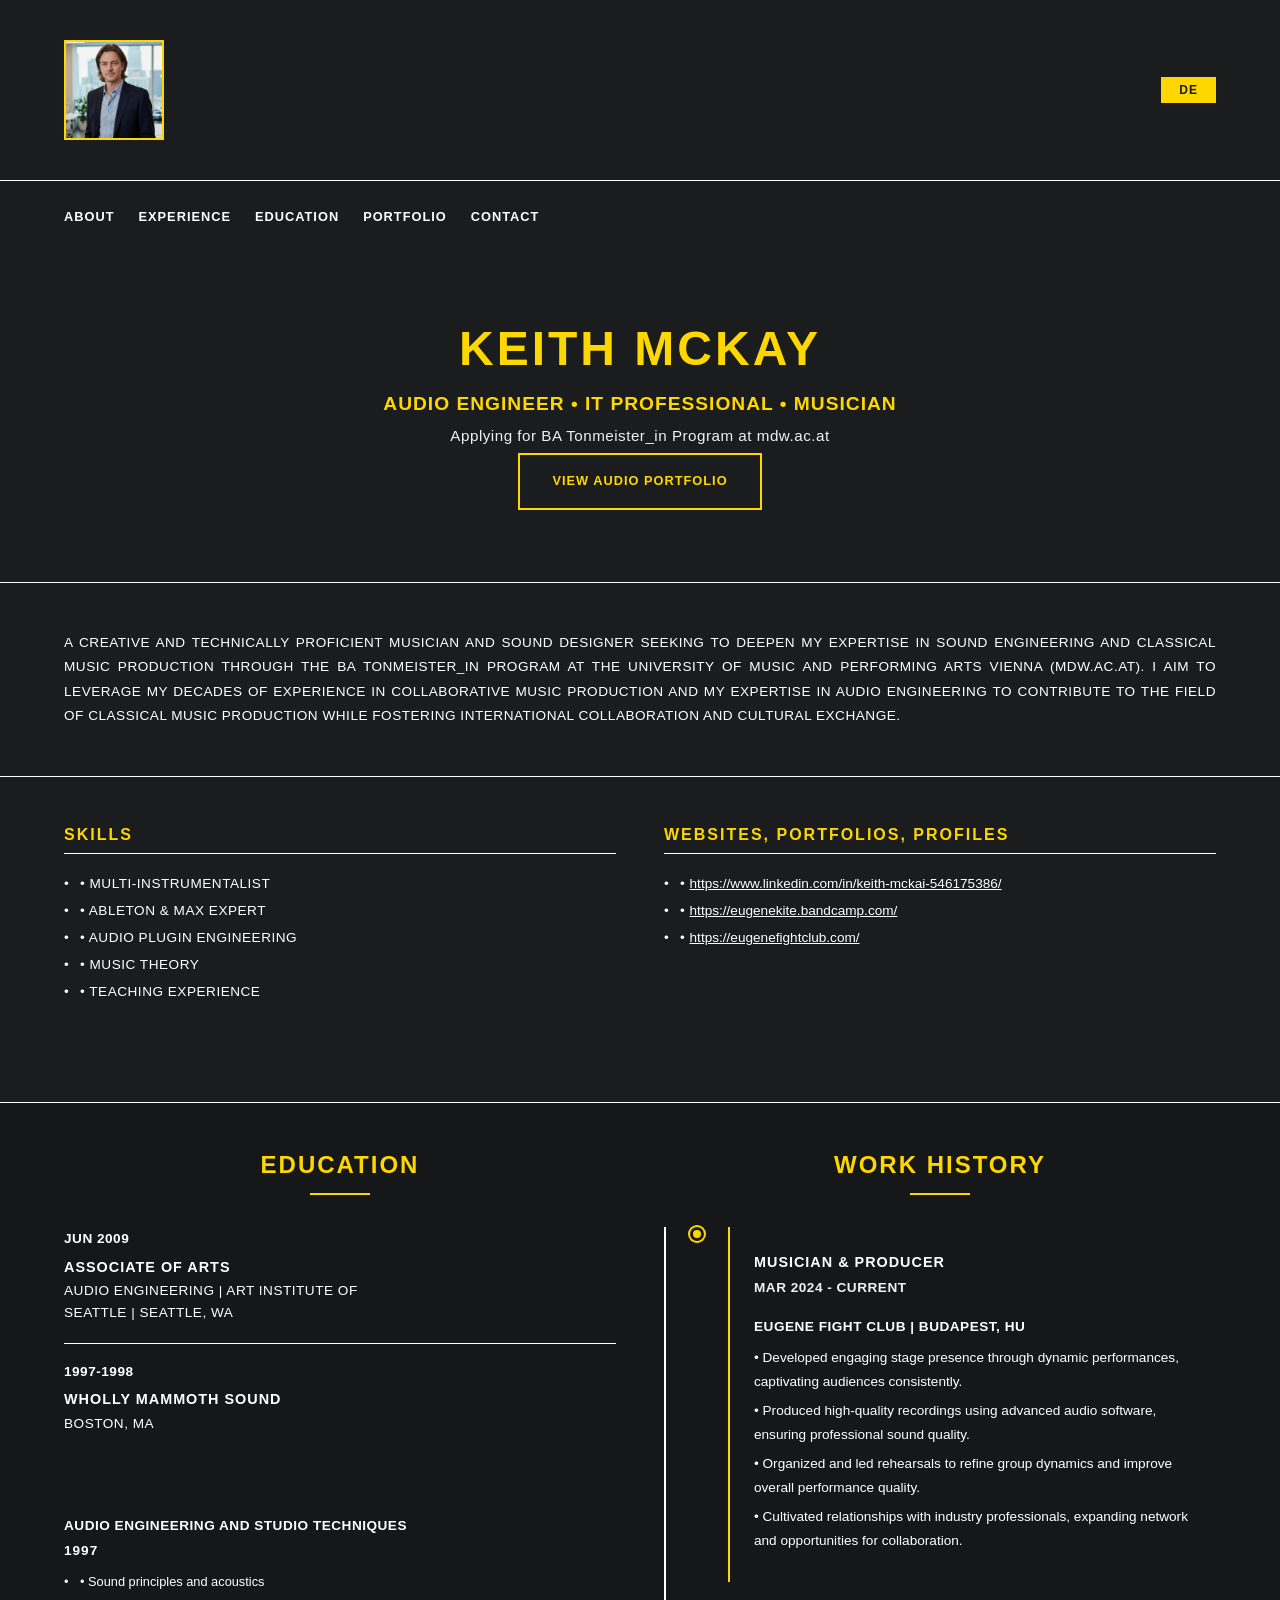
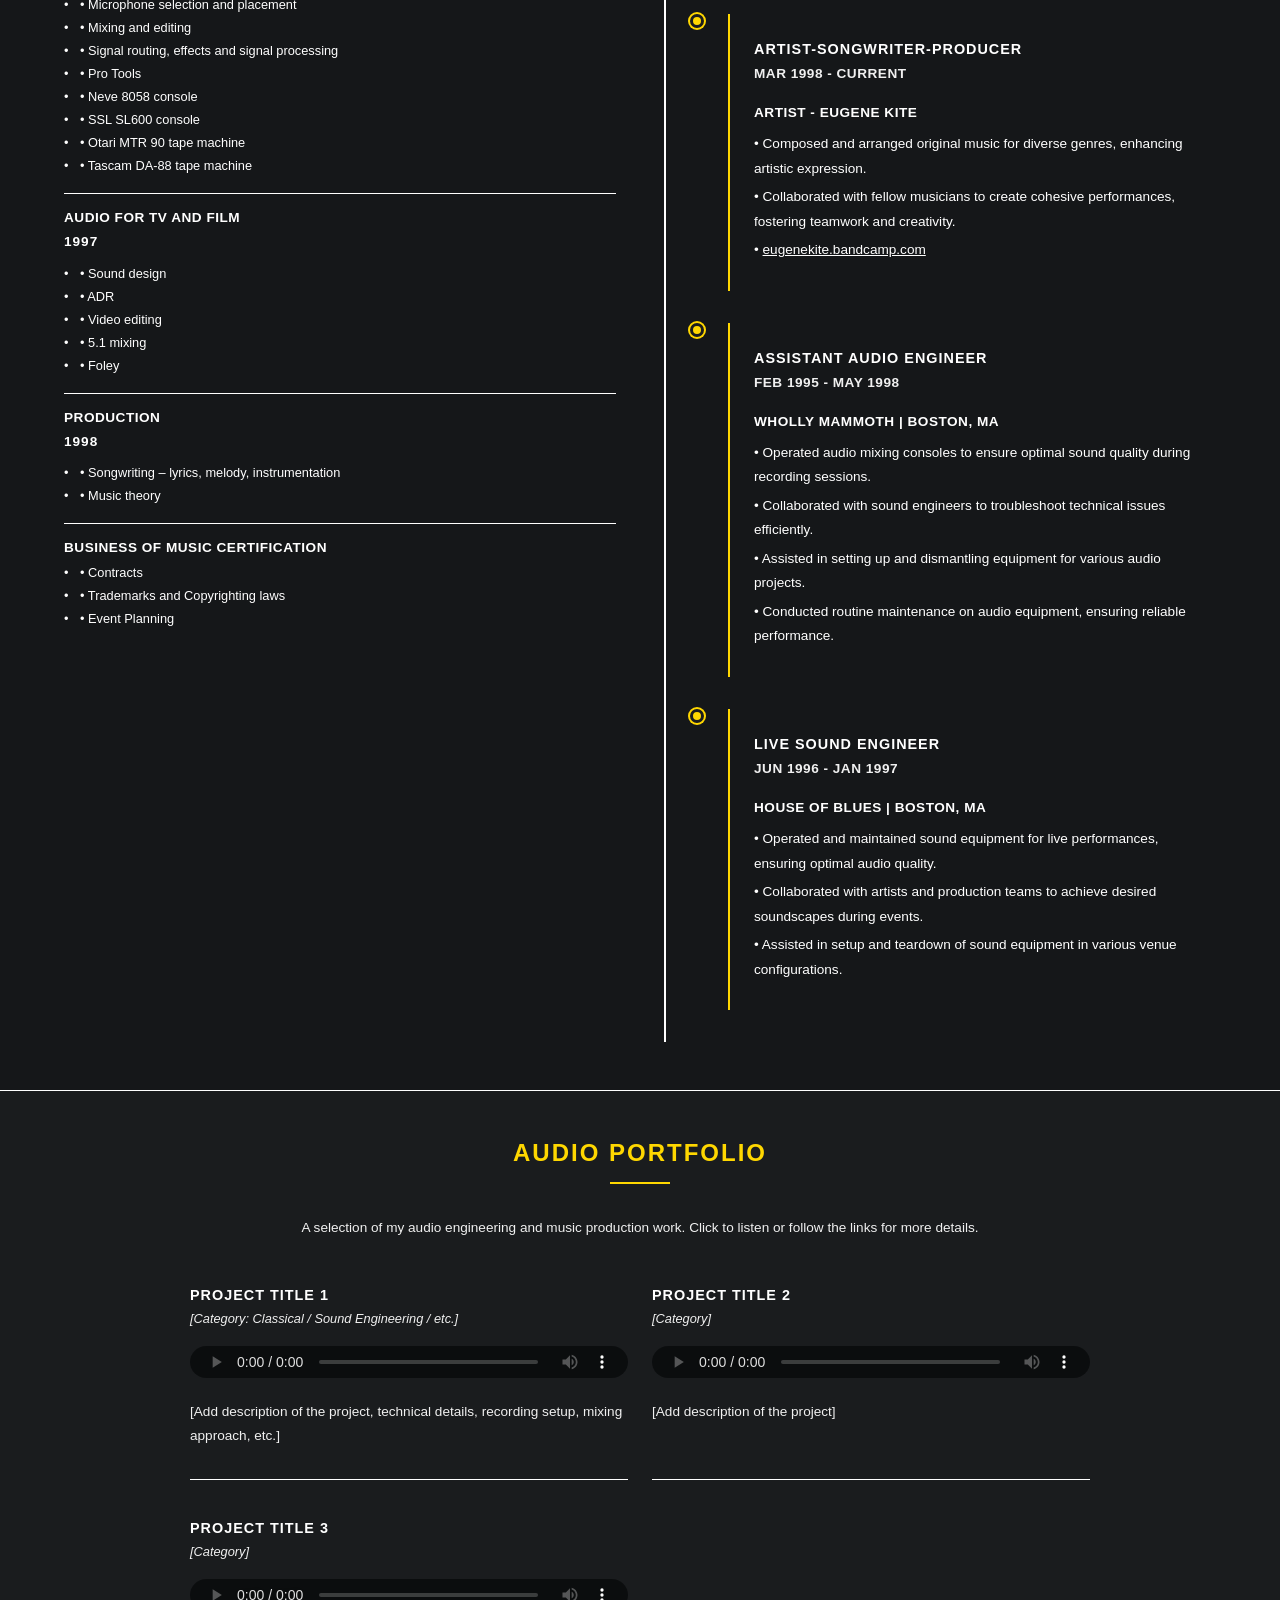
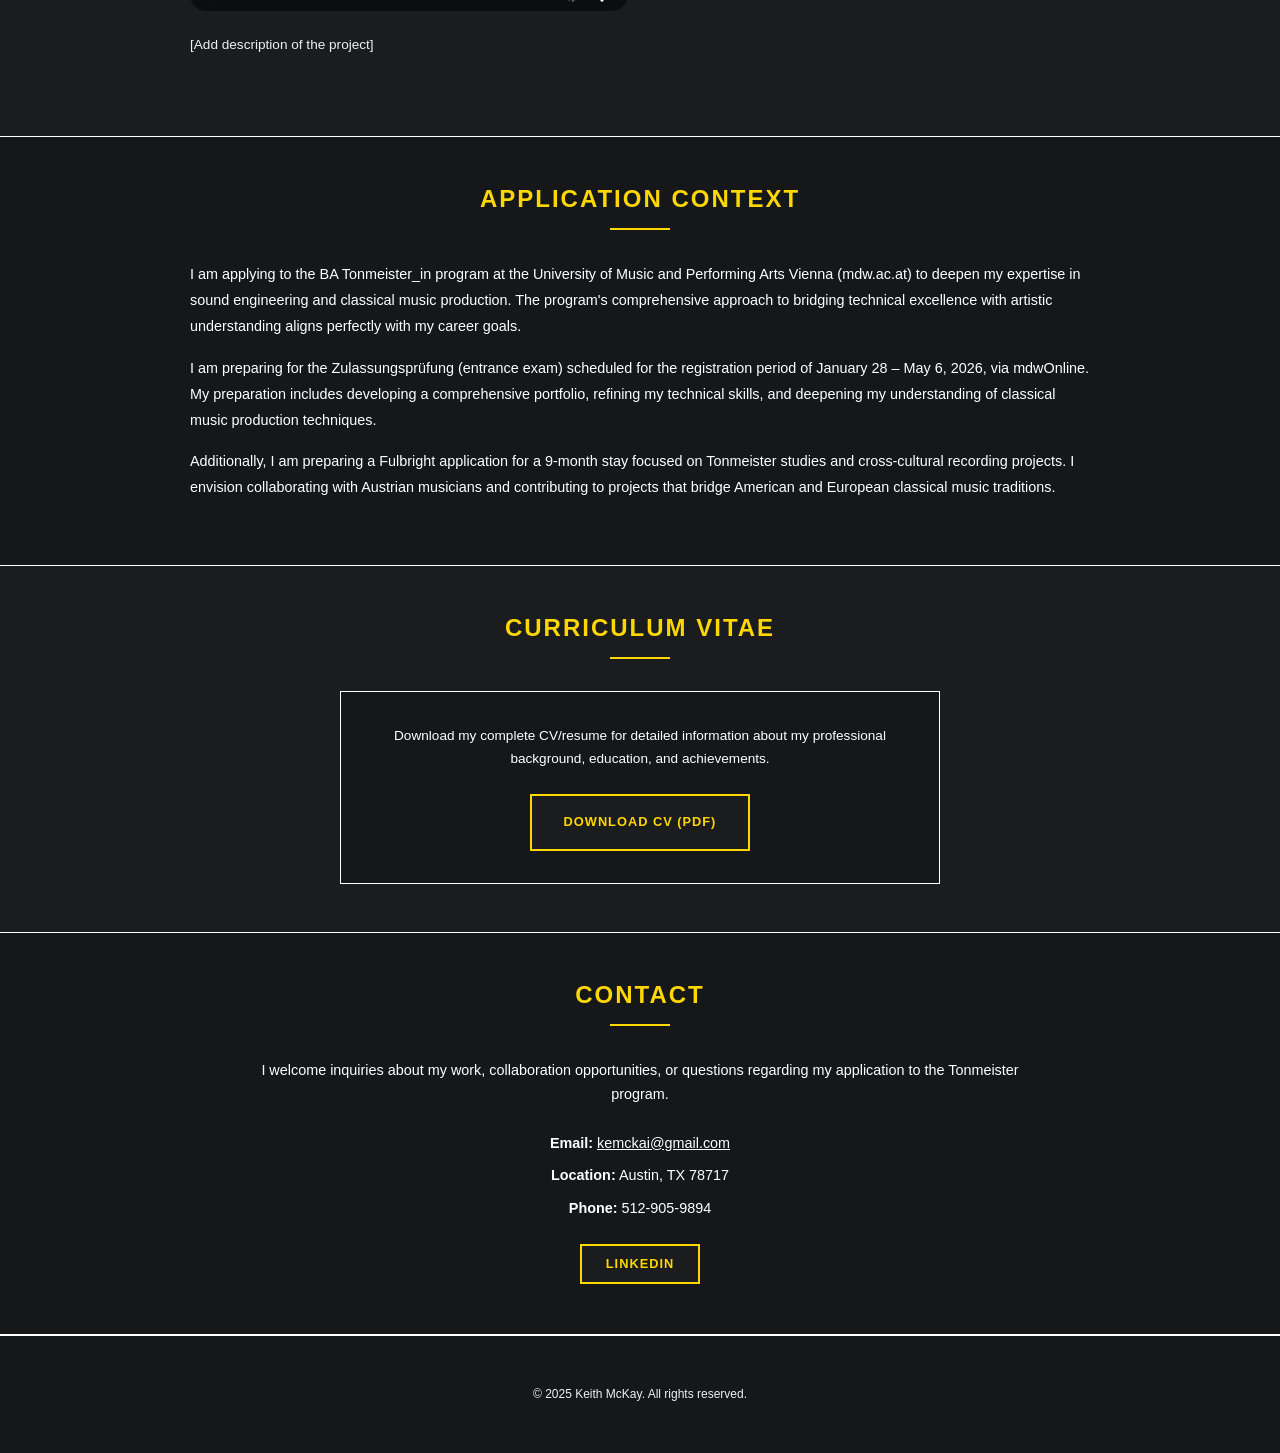
==== index.html @ c817a378 "Complete portfolio website for BA Tonmeister_in application - Professional bilingual (EN/DE) portfol" ====
<!DOCTYPE html>
<html lang="en">
<head>
    <meta charset="UTF-8">
    <meta name="viewport" content="width=device-width, initial-scale=1.0">
    <meta name="description" content="Keith McKay - Professional portfolio for BA Tonmeister_in program application - Audio Engineer, IT Professional, and Musician">
    <meta name="keywords" content="Keith McKay, audio engineering, tonmeister, sound engineering, music production, classical music">
    <title>Keith McKay - Portfolio | BA Tonmeister_in Application</title>
    <link rel="stylesheet" href="styles.css">
</head>
<body>
    <!-- Header - Resume Style -->
    <header class="header">
        <div class="container">
            <div class="nav">
                <div class="nav-brand">
                    <img src="assets/images/portrait.png" alt="Keith McKay" class="portrait-image" id="portraitImage" style="cursor: pointer;">
                </div>
                <div class="nav-actions">
                    <button class="lang-toggle" id="langToggle" aria-label="Switch language">
                        <span data-lang="en">DE</span>
                        <span data-lang="de" class="hidden">EN</span>
                    </button>
                </div>
            </div>
        </div>
    </header>

    <!-- Navigation -->
    <nav class="resume-nav">
        <div class="container">
            <ul class="nav-menu" id="navMenu">
                <li><a href="#about" class="nav-link" data-lang="en">About</a><a href="#about" class="nav-link hidden" data-lang="de">Über mich</a></li>
                <li><a href="#experience" class="nav-link" data-lang="en">Experience</a><a href="#experience" class="nav-link hidden" data-lang="de">Erfahrung</a></li>
                <li><a href="#education" class="nav-link" data-lang="en">Education</a><a href="#education" class="nav-link hidden" data-lang="de">Bildung</a></li>
                <li><a href="#portfolio" class="nav-link" data-lang="en">Portfolio</a><a href="#portfolio" class="nav-link hidden" data-lang="de">Portfolio</a></li>
                <li><a href="#contact" class="nav-link" data-lang="en">Contact</a><a href="#contact" class="nav-link hidden" data-lang="de">Kontakt</a></li>
            </ul>
            <button class="mobile-menu-toggle" id="mobileMenuToggle" aria-label="Toggle menu">
                <span></span>
                <span></span>
                <span></span>
            </button>
        </div>
    </nav>

    <!-- Hero Section -->
    <section class="hero">
        <div class="container">
            <div class="hero-content">
                <h1 class="hero-name">Keith McKay</h1>
                <h2 class="hero-title" data-lang="en">Audio Engineer • IT Professional • Musician</h2>
                <h2 class="hero-title hidden" data-lang="de">Toningenieur • IT-Fachkraft • Musiker</h2>
                <p class="hero-subtitle" data-lang="en">Applying for BA Tonmeister_in Program at mdw.ac.at</p>
                <p class="hero-subtitle hidden" data-lang="de">Bewerbung für das BA Tonmeister_in Programm an der mdw.ac.at</p>
                <a href="#portfolio" class="btn btn-primary" data-lang="en">View Audio Portfolio</a>
                <a href="#portfolio" class="btn btn-primary hidden" data-lang="de">Audio-Portfolio ansehen</a>
            </div>
        </div>
    </section>

    <!-- About Section - Resume Style Summary -->
    <section id="about" class="section">
        <div class="container">
            <p class="lead" data-lang="en">
                A CREATIVE AND TECHNICALLY PROFICIENT MUSICIAN AND SOUND DESIGNER SEEKING TO DEEPEN MY EXPERTISE IN SOUND ENGINEERING AND CLASSICAL MUSIC PRODUCTION THROUGH THE BA TONMEISTER_IN PROGRAM AT THE UNIVERSITY OF MUSIC AND PERFORMING ARTS VIENNA (MDW.AC.AT). I AIM TO LEVERAGE MY DECADES OF EXPERIENCE IN COLLABORATIVE MUSIC PRODUCTION AND MY EXPERTISE IN AUDIO ENGINEERING TO CONTRIBUTE TO THE FIELD OF CLASSICAL MUSIC PRODUCTION WHILE FOSTERING INTERNATIONAL COLLABORATION AND CULTURAL EXCHANGE.
            </p>
            <p class="lead hidden" data-lang="de">
                EIN KREATIVER UND TECHNISCH VERSIERTER MUSIKER UND SOUNDDESIGNER, DER SEINE EXPERTISE IN TONTECHNIK UND KLASSISCHER MUSIKPRODUKTION DURCH DAS BA TONMEISTER_IN PROGRAMM AN DER UNIVERSITÄT FÜR MUSIK UND DARSTELLENDE KUNST WIEN (MDW.AC.AT) VERTIEFEN MÖCHTE. ICH STREBE DANACH, MEINE JAHREZEHNTE DER ERFAHRUNG IN KOLLABORATIVER MUSIKPRODUKTION UND MEINE EXPERTISE IN TONTECHNIK ZU NUTZEN, UM ZUM BEREICH DER KLASSISCHEN MUSIKPRODUKTION BEIZUTRAGEN UND GLEICHZEITIG INTERNATIONALE ZUSAMMENARBEIT UND KULTURELLEN AUSTAUSCH ZU FÖRDERN.
            </p>
        </div>
    </section>

    <!-- Skills and Experience - Two Column Layout -->
    <section id="skills-experience" class="section">
        <div class="container">
            <div class="content-grid">
                <div class="column-left">
                    <div class="info-card">
                        <h3 data-lang="en">SKILLS</h3>
                        <h3 class="hidden" data-lang="de">FÄHIGKEITEN</h3>
                        <ul class="skills-list">
                            <li data-lang="en">• MULTI-INSTRUMENTALIST</li>
                            <li class="hidden" data-lang="de">• MULTI-INSTRUMENTALIST</li>
                            <li data-lang="en">• ABLETON & MAX EXPERT</li>
                            <li class="hidden" data-lang="de">• ABLETON & MAX EXPERT</li>
                            <li data-lang="en">• AUDIO PLUGIN ENGINEERING</li>
                            <li class="hidden" data-lang="de">• AUDIO-PLUGIN-ENTWICKLUNG</li>
                            <li data-lang="en">• MUSIC THEORY</li>
                            <li class="hidden" data-lang="de">• MUSIKTHEORIE</li>
                            <li data-lang="en">• TEACHING EXPERIENCE</li>
                            <li class="hidden" data-lang="de">• LEHRERFAHRUNG</li>
                        </ul>
                    </div>
                </div>
                <div class="column-right">
                    <div class="info-card">
                        <h3 data-lang="en">WEBSITES, PORTFOLIOS, PROFILES</h3>
                        <h3 class="hidden" data-lang="de">WEBSITES, PORTFOLIOS, PROFILE</h3>
                        <ul class="skills-list">
                            <li>• <a href="https://www.linkedin.com/in/keith-mckai-546175386/" target="_blank" rel="noopener">https://www.linkedin.com/in/keith-mckai-546175386/</a></li>
                            <li>• <a href="https://eugenekite.bandcamp.com/" target="_blank" rel="noopener">https://eugenekite.bandcamp.com/</a></li>
                            <li>• <a href="https://eugenefightclub.com/" target="_blank" rel="noopener">https://eugenefightclub.com/</a></li>
                        </ul>
                    </div>
                </div>
            </div>
        </div>
    </section>

    <!-- Professional Experience Section - Two Column Layout -->
    <section id="experience" class="section section-alt">
        <div class="container">
            <div class="content-grid">
                <div class="column-left">
                    <h2 class="section-title" data-lang="en">EDUCATION</h2>
                    <h2 class="section-title hidden" data-lang="de">BILDUNG</h2>
                    <div class="education-grid">
                        <div class="education-card">
                            <p class="education-status">JUN 2009</p>
                            <h3 data-lang="en">ASSOCIATE OF ARTS</h3>
                            <h3 class="hidden" data-lang="de">ASSOCIATE OF ARTS</h3>
                            <p class="education-institution">AUDIO ENGINEERING | ART INSTITUTE OF<br>SEATTLE | SEATTLE, WA</p>
                        </div>
                        <div class="education-card">
                            <p class="education-status">1997-1998</p>
                            <h3>WHOLLY MAMMOTH SOUND</h3>
                            <p class="education-institution">BOSTON, MA</p>
                        </div>
                    </div>
                    
                    <!-- Certifications -->
                    <div class="certifications-container">
                        <div class="certification-card">
                            <h3 data-lang="en">AUDIO ENGINEERING AND STUDIO TECHNIQUES</h3>
                            <h3 class="hidden" data-lang="de">TONTECHNIK UND STUDIO-TECHNIKEN</h3>
                            <p class="certification-year">1997</p>
                            <ul class="study-areas-list">
                                <li data-lang="en">• Sound principles and acoustics</li>
                                <li class="hidden" data-lang="de">• Schallprinzipien und Akustik</li>
                                <li data-lang="en">• Microphone selection and placement</li>
                                <li class="hidden" data-lang="de">• Mikrofonauswahl und -platzierung</li>
                                <li data-lang="en">• Mixing and editing</li>
                                <li class="hidden" data-lang="de">• Mischung und Bearbeitung</li>
                                <li data-lang="en">• Signal routing, effects and signal processing</li>
                                <li class="hidden" data-lang="de">• Signalrouting, Effekte und Signalverarbeitung</li>
                                <li>• Pro Tools</li>
                                <li>• Neve 8058 console</li>
                                <li>• SSL SL600 console</li>
                                <li>• Otari MTR 90 tape machine</li>
                                <li>• Tascam DA-88 tape machine</li>
                            </ul>
                        </div>
                        <div class="certification-card">
                            <h3 data-lang="en">AUDIO FOR TV AND FILM</h3>
                            <h3 class="hidden" data-lang="de">AUDIO FÜR TV UND FILM</h3>
                            <p class="certification-year">1997</p>
                            <ul class="study-areas-list">
                                <li data-lang="en">• Sound design</li>
                                <li class="hidden" data-lang="de">• Sounddesign</li>
                                <li>• ADR</li>
                                <li data-lang="en">• Video editing</li>
                                <li class="hidden" data-lang="de">• Videobearbeitung</li>
                                <li>• 5.1 mixing</li>
                                <li>• Foley</li>
                            </ul>
                        </div>
                        <div class="certification-card">
                            <h3 data-lang="en">PRODUCTION</h3>
                            <h3 class="hidden" data-lang="de">PRODUKTION</h3>
                            <p class="certification-year">1998</p>
                            <ul class="study-areas-list">
                                <li data-lang="en">• Songwriting – lyrics, melody, instrumentation</li>
                                <li class="hidden" data-lang="de">• Songwriting – Texte, Melodie, Instrumentierung</li>
                                <li data-lang="en">• Music theory</li>
                                <li class="hidden" data-lang="de">• Musiktheorie</li>
                            </ul>
                        </div>
                        <div class="certification-card">
                            <h3 data-lang="en">BUSINESS OF MUSIC</h3>
                            <h3 class="hidden" data-lang="de">MUSIKGESCHÄFT</h3>
                            <ul class="study-areas-list">
                                <li data-lang="en">• Contracts</li>
                                <li class="hidden" data-lang="de">• Verträge</li>
                                <li data-lang="en">• Trademarks and Copyrighting laws</li>
                                <li class="hidden" data-lang="de">• Markenrechte und Urheberrechtsgesetze</li>
                                <li data-lang="en">• Event Planning</li>
                                <li class="hidden" data-lang="de">• Veranstaltungsplanung</li>
                            </ul>
                        </div>
                    </div>
                </div>
                <div class="column-right">
                    <h2 class="section-title" data-lang="en">WORK HISTORY</h2>
                    <h2 class="section-title hidden" data-lang="de">BERUFSERFAHRUNG</h2>
                    <div class="timeline">
                <div class="timeline-item">
                    <div class="timeline-marker"></div>
                    <div class="timeline-content">
                        <h3 data-lang="en">MUSICIAN & PRODUCER</h3>
                        <h3 class="hidden" data-lang="de">MUSIKER & PRODUZENT</h3>
                        <p class="timeline-period">MAR 2024 - CURRENT</p>
                        <p class="work-company">EUGENE FIGHT CLUB | BUDAPEST, HU</p>
                        <ul class="work-duties">
                            <li data-lang="en">• Developed engaging stage presence through dynamic performances, captivating audiences consistently.</li>
                            <li class="hidden" data-lang="de">• Entwicklung einer fesselnden Bühnenpräsenz durch dynamische Auftritte, die das Publikum durchgehend fesseln.</li>
                            <li data-lang="en">• Produced high-quality recordings using advanced audio software, ensuring professional sound quality.</li>
                            <li class="hidden" data-lang="de">• Produktion hochwertiger Aufnahmen mit fortgeschrittener Audio-Software, Gewährleistung professioneller Klangqualität.</li>
                            <li data-lang="en">• Organized and led rehearsals to refine group dynamics and improve overall performance quality.</li>
                            <li class="hidden" data-lang="de">• Organisation und Leitung von Proben zur Verfeinerung der Gruppendynamik und Verbesserung der Gesamtleistungsqualität.</li>
                            <li data-lang="en">• Cultivated relationships with industry professionals, expanding network and opportunities for collaboration.</li>
                            <li class="hidden" data-lang="de">• Pflege von Beziehungen zu Branchenprofis, Erweiterung des Netzwerks und Möglichkeiten zur Zusammenarbeit.</li>
                        </ul>
                    </div>
                </div>
                <div class="timeline-item">
                    <div class="timeline-marker"></div>
                    <div class="timeline-content">
                        <h3 data-lang="en">ARTIST-SONGWRITER-PRODUCER</h3>
                        <h3 class="hidden" data-lang="de">KÜNSTLER-SONGWRITER-PRODUZENT</h3>
                        <p class="timeline-period">MAR 1998 - CURRENT</p>
                        <p class="work-company">ARTIST - EUGENE KITE</p>
                        <ul class="work-duties">
                            <li data-lang="en">• Composed and arranged original music for diverse genres, enhancing artistic expression.</li>
                            <li class="hidden" data-lang="de">• Komposition und Arrangement originaler Musik für verschiedene Genres, Steigerung des künstlerischen Ausdrucks.</li>
                            <li data-lang="en">• Collaborated with fellow musicians to create cohesive performances, fostering teamwork and creativity.</li>
                            <li class="hidden" data-lang="de">• Zusammenarbeit mit Musikerkollegen zur Schaffung kohärenter Aufführungen, Förderung von Teamwork und Kreativität.</li>
                            <li>• <a href="https://eugenekite.bandcamp.com/" target="_blank" rel="noopener">eugenekite.bandcamp.com</a></li>
                        </ul>
                    </div>
                </div>
                <div class="timeline-item">
                    <div class="timeline-marker"></div>
                    <div class="timeline-content">
                        <h3 data-lang="en">ASSISTANT AUDIO ENGINEER</h3>
                        <h3 class="hidden" data-lang="de">ASSISTENT TONTECHNIKER</h3>
                        <p class="timeline-period">FEB 1995 - MAY 1998</p>
                        <p class="work-company">WHOLLY MAMMOTH | BOSTON, MA</p>
                        <ul class="work-duties">
                            <li data-lang="en">• Operated audio mixing consoles to ensure optimal sound quality during recording sessions.</li>
                            <li class="hidden" data-lang="de">• Bedienung von Audio-Mischpulten zur Gewährleistung optimaler Klangqualität während Aufnahmesessions.</li>
                            <li data-lang="en">• Collaborated with sound engineers to troubleshoot technical issues efficiently.</li>
                            <li class="hidden" data-lang="de">• Zusammenarbeit mit Toningenieuren zur effizienten Behebung technischer Probleme.</li>
                            <li data-lang="en">• Assisted in setting up and dismantling equipment for various audio projects.</li>
                            <li class="hidden" data-lang="de">• Unterstützung beim Auf- und Abbau von Geräten für verschiedene Audio-Projekte.</li>
                            <li data-lang="en">• Conducted routine maintenance on audio equipment, ensuring reliable performance.</li>
                            <li class="hidden" data-lang="de">• Durchführung routinemäßiger Wartung an Audio-Geräten, Gewährleistung zuverlässiger Leistung.</li>
                        </ul>
                    </div>
                </div>
                <div class="timeline-item">
                    <div class="timeline-marker"></div>
                    <div class="timeline-content">
                        <h3 data-lang="en">LIVE SOUND ENGINEER</h3>
                        <h3 class="hidden" data-lang="de">LIVE-TONTECHNIKER</h3>
                        <p class="timeline-period">JUN 1996 - JAN 1997</p>
                        <p class="work-company">HOUSE OF BLUES | BOSTON, MA</p>
                        <ul class="work-duties">
                            <li data-lang="en">• Operated and maintained sound equipment for live performances, ensuring optimal audio quality.</li>
                            <li class="hidden" data-lang="de">• Bedienung und Wartung von Sound-Geräten für Live-Aufführungen, Gewährleistung optimaler Audio-Qualität.</li>
                            <li data-lang="en">• Collaborated with artists and production teams to achieve desired soundscapes during events.</li>
                            <li class="hidden" data-lang="de">• Zusammenarbeit mit Künstlern und Produktionsteams zur Erreichung gewünschter Klanglandschaften während Veranstaltungen.</li>
                            <li data-lang="en">• Assisted in setup and teardown of sound equipment in various venue configurations.</li>
                            <li class="hidden" data-lang="de">• Unterstützung beim Auf- und Abbau von Sound-Geräten in verschiedenen Veranstaltungsort-Konfigurationen.</li>
                        </ul>
                    </div>
                    </div>
                </div>
            </div>
        </div>
    </section>

    <!-- Audio Portfolio Section -->
    <section id="portfolio" class="section">
        <div class="container">
            <h2 class="section-title" data-lang="en">Audio Portfolio</h2>
            <h2 class="section-title hidden" data-lang="de">Audio-Portfolio</h2>
            <p class="section-intro" data-lang="en">
                A selection of my audio engineering and music production work. Click to listen or follow the links for more details.
            </p>
            <p class="section-intro hidden" data-lang="de">
                Eine Auswahl meiner Tontechnik- und Musikproduktionsarbeiten. Klicken Sie zum Anhören oder folgen Sie den Links für weitere Details.
            </p>
            <div class="portfolio-grid">
                <!-- Portfolio Item 1 -->
                <div class="portfolio-item">
                    <h3 data-lang="en">Project Title 1</h3>
                    <h3 class="hidden" data-lang="de">Projekttitel 1</h3>
                    <p class="portfolio-category" data-lang="en">[Category: Classical / Sound Engineering / etc.]</p>
                    <p class="portfolio-category hidden" data-lang="de">[Kategorie: Klassisch / Tontechnik / etc.]</p>
                    <div class="audio-player">
                        <audio controls>
                            <source src="assets/audio/sample1.mp3" type="audio/mpeg">
                            <p data-lang="en">Your browser does not support the audio element. <a href="assets/audio/sample1.mp3">Download audio</a></p>
                            <p class="hidden" data-lang="de">Ihr Browser unterstützt das Audio-Element nicht. <a href="assets/audio/sample1.mp3">Audio herunterladen</a></p>
                        </audio>
                    </div>
                    <p class="portfolio-description" data-lang="en">
                        [Add description of the project, technical details, recording setup, mixing approach, etc.]
                    </p>
                    <p class="portfolio-description hidden" data-lang="de">
                        [Fügen Sie eine Beschreibung des Projekts, technische Details, Aufnahmesetup, Mischansatz, etc. hinzu]
                    </p>
                </div>

                <!-- Portfolio Item 2 -->
                <div class="portfolio-item">
                    <h3 data-lang="en">Project Title 2</h3>
                    <h3 class="hidden" data-lang="de">Projekttitel 2</h3>
                    <p class="portfolio-category" data-lang="en">[Category]</p>
                    <p class="portfolio-category hidden" data-lang="de">[Kategorie]</p>
                    <div class="audio-player">
                        <audio controls>
                            <source src="assets/audio/sample2.mp3" type="audio/mpeg">
                            <p data-lang="en">Your browser does not support the audio element. <a href="assets/audio/sample2.mp3">Download audio</a></p>
                            <p class="hidden" data-lang="de">Ihr Browser unterstützt das Audio-Element nicht. <a href="assets/audio/sample2.mp3">Audio herunterladen</a></p>
                        </audio>
                    </div>
                    <p class="portfolio-description" data-lang="en">
                        [Add description of the project]
                    </p>
                    <p class="portfolio-description hidden" data-lang="de">
                        [Fügen Sie eine Beschreibung des Projekts hinzu]
                    </p>
                </div>

                <!-- Portfolio Item 3 -->
                <div class="portfolio-item">
                    <h3 data-lang="en">Project Title 3</h3>
                    <h3 class="hidden" data-lang="de">Projekttitel 3</h3>
                    <p class="portfolio-category" data-lang="en">[Category]</p>
                    <p class="portfolio-category hidden" data-lang="de">[Kategorie]</p>
                    <div class="audio-player">
                        <audio controls>
                            <source src="assets/audio/sample3.mp3" type="audio/mpeg">
                            <p data-lang="en">Your browser does not support the audio element. <a href="assets/audio/sample3.mp3">Download audio</a></p>
                            <p class="hidden" data-lang="de">Ihr Browser unterstützt das Audio-Element nicht. <a href="assets/audio/sample3.mp3">Audio herunterladen</a></p>
                        </audio>
                    </div>
                    <p class="portfolio-description" data-lang="en">
                        [Add description of the project]
                    </p>
                    <p class="portfolio-description hidden" data-lang="de">
                        [Fügen Sie eine Beschreibung des Projekts hinzu]
                    </p>
                </div>

            </div>
        </div>
    </section>

    <!-- Application Context Section -->
    <section id="application" class="section section-alt">
        <div class="container">
            <h2 class="section-title" data-lang="en">Application Context</h2>
            <h2 class="section-title hidden" data-lang="de">Bewerbungskontext</h2>
            <div class="content-main">
                <p data-lang="en">
                    I am applying to the BA Tonmeister_in program at the University of Music and Performing Arts Vienna (mdw.ac.at) to deepen my expertise in sound engineering and classical music production. The program's comprehensive approach to bridging technical excellence with artistic understanding aligns perfectly with my career goals.
                </p>
                <p class="hidden" data-lang="de">
                    Ich bewerbe mich für das BA Tonmeister_in Programm an der Universität für Musik und darstellende Kunst Wien (mdw.ac.at), um meine Expertise in Tontechnik und klassischer Musikproduktion zu vertiefen. Der umfassende Ansatz des Programms, technische Exzellenz mit künstlerischem Verständnis zu verbinden, entspricht perfekt meinen Karrierezielen.
                </p>
                <p data-lang="en">
                    I am preparing for the Zulassungsprüfung (entrance exam) scheduled for the registration period of January 28 – May 6, 2026, via mdwOnline. My preparation includes developing a comprehensive portfolio, refining my technical skills, and deepening my understanding of classical music production techniques.
                </p>
                <p class="hidden" data-lang="de">
                    Ich bereite mich auf die Zulassungsprüfung vor, die für den Registrierungszeitraum vom 28. Januar bis 6. Mai 2026 über mdwOnline geplant ist. Meine Vorbereitung umfasst die Entwicklung eines umfassenden Portfolios, die Verfeinerung meiner technischen Fähigkeiten und die Vertiefung meines Verständnisses für klassische Musikproduktionstechniken.
                </p>
                <p data-lang="en">
                    Additionally, I am preparing a Fulbright application for a 9-month stay focused on Tonmeister studies and cross-cultural recording projects. I envision collaborating with Austrian musicians and contributing to projects that bridge American and European classical music traditions.
                </p>
                <p class="hidden" data-lang="de">
                    Zusätzlich bereite ich eine Fulbright-Bewerbung für einen 9-monatigen Aufenthalt vor, der sich auf Tonmeister-Studien und interkulturelle Aufnahmeprojekte konzentriert. Ich stelle mir vor, mit österreichischen Musikern zusammenzuarbeiten und zu Projekten beizutragen, die amerikanische und europäische klassische Musiktraditions verbinden.
                </p>
            </div>
        </div>
    </section>

    <!-- CV/Resume Section -->
    <section id="cv" class="section">
        <div class="container">
            <h2 class="section-title" data-lang="en">Curriculum Vitae</h2>
            <h2 class="section-title hidden" data-lang="de">Lebenslauf</h2>
            <div class="cv-section">
                <p data-lang="en">
                    Download my complete CV/resume for detailed information about my professional background, education, and achievements.
                </p>
                <p class="hidden" data-lang="de">
                    Laden Sie meinen vollständigen Lebenslauf herunter, um detaillierte Informationen über meinen beruflichen Hintergrund, meine Ausbildung und meine Erfolge zu erhalten.
                </p>
                <a href="assets/docs/KEITH_MCKAY_Resume_12.pdf" class="btn btn-primary" download data-lang="en">Download CV (PDF)</a>
                <a href="assets/docs/KEITH_MCKAY_Resume_12.pdf" class="btn btn-primary hidden" download data-lang="de">Lebenslauf herunterladen (PDF)</a>
            </div>
        </div>
    </section>

    <!-- Contact Section -->
    <section id="contact" class="section section-alt">
        <div class="container">
            <h2 class="section-title" data-lang="en">Contact</h2>
            <h2 class="section-title hidden" data-lang="de">Kontakt</h2>
            <div class="contact-grid">
                <div class="contact-info">
                    <p data-lang="en">
                        I welcome inquiries about my work, collaboration opportunities, or questions regarding my application to the Tonmeister program.
                    </p>
                    <p class="hidden" data-lang="de">
                        Ich freue mich über Anfragen zu meiner Arbeit, Kooperationsmöglichkeiten oder Fragen zu meiner Bewerbung für das Tonmeister-Programm.
                    </p>
                    <div class="contact-details">
                        <p><strong data-lang="en">Email:</strong><strong class="hidden" data-lang="de">E-Mail:</strong> <a href="mailto:kemckai@gmail.com">kemckai@gmail.com</a></p>
                        <p><strong data-lang="en">Location:</strong><strong class="hidden" data-lang="de">Standort:</strong> Austin, TX 78717</p>
                        <p><strong data-lang="en">Phone:</strong><strong class="hidden" data-lang="de">Telefon:</strong> 512-905-9894</p>
                    </div>
                    <div class="social-links">
                        <a href="https://www.linkedin.com/in/keith-mckai-546175386/" class="social-link" target="_blank" rel="noopener" data-lang="en">LinkedIn</a>
                        <a href="https://www.linkedin.com/in/keith-mckai-546175386/" class="social-link hidden" target="_blank" rel="noopener" data-lang="de">LinkedIn</a>
                    </div>
                </div>
            </div>
        </div>
    </section>

    <!-- Footer -->
    <footer class="footer">
        <div class="container">
            <p data-lang="en">&copy; 2025 Keith McKay. All rights reserved.</p>
            <p class="hidden" data-lang="de">&copy; 2025 Keith McKay. Alle Rechte vorbehalten.</p>
        </div>
    </footer>

    <!-- Image Lightbox Modal -->
    <div id="imageModal" class="image-modal">
        <span class="modal-close">&times;</span>
        <img class="modal-content" id="modalImage" alt="Keith McKay - Full Portrait">
    </div>

    <script src="script.js"></script>
</body>
</html>
---- styles.css ----
/* Reset and Base Styles */
* {
    margin: 0;
    padding: 0;
    box-sizing: border-box;
}

:root {
    /* Resume-style Color Scheme - Very dark pewter background, yellow headings, white text */
    --color-text: #ffffff;
    --color-text-light: #f0f0f0;
    --color-heading: #ffd700;
    --color-bg: #1a1c1e;
    --color-bg-alt: #151719;
    --color-border: #ffffff;
    --color-accent: #ffd700;
    --color-link: #ffffff;
    --color-link-hover: #ffd700;
    
    /* Typography - Clean, Professional */
    --font-primary: 'Helvetica Neue', Helvetica, Arial, sans-serif;
    --font-heading: 'Helvetica Neue', Helvetica, Arial, sans-serif;
    
    /* Spacing */
    --spacing-xs: 0.25rem;
    --spacing-sm: 0.5rem;
    --spacing-md: 1rem;
    --spacing-lg: 1.5rem;
    --spacing-xl: 2rem;
    --spacing-xxl: 3rem;
    
    /* Layout */
    --container-width: 1200px;
    --content-width: 900px;
}

html {
    scroll-behavior: smooth;
}

body {
    font-family: var(--font-primary);
    font-size: 14px;
    line-height: 1.6;
    color: var(--color-text);
    background-color: var(--color-bg);
    -webkit-font-smoothing: antialiased;
    -moz-osx-font-smoothing: grayscale;
    margin: 0;
    padding: 0;
}

/* Typography */
h1, h2, h3, h4, h5, h6 {
    font-family: var(--font-heading);
    font-weight: 700;
    line-height: 1.2;
    color: var(--color-heading);
}

h1 {
    font-size: 2.5rem;
    letter-spacing: 2px;
}

h2 {
    font-size: 1rem;
    letter-spacing: 1px;
}

h3 {
    font-size: 0.95rem;
    letter-spacing: 0.5px;
}

p {
    margin-bottom: var(--spacing-md);
    font-size: 0.9rem;
    line-height: 1.7;
    color: var(--color-text);
}

a {
    color: var(--color-heading);
    text-decoration: underline;
    transition: color 0.2s ease;
}

a:hover {
    color: var(--color-link-hover);
}

/* Regular text links should be white */
p a, .work-duties a, .contact-details a {
    color: var(--color-text);
}

p a:hover, .work-duties a:hover, .contact-details a:hover {
    color: var(--color-heading);
}

/* Utility Classes */
.hidden {
    display: none !important;
}

.container {
    max-width: var(--container-width);
    margin: 0 auto;
    padding: var(--spacing-lg);
}

/* Header - Resume Style */
.header {
    background-color: var(--color-bg);
    border-bottom: 1px solid var(--color-border);
    padding: var(--spacing-md) 0;
}

.nav {
    display: flex;
    justify-content: space-between;
    align-items: center;
    padding: 0;
}

.nav-brand {
    flex: 1;
    display: flex;
    align-items: center;
}

.portrait-image {
    width: 100px;
    height: 100px;
    object-fit: cover;
    border-radius: 0;
    border: 2px solid var(--color-heading);
    display: block;
    background-color: var(--color-bg);
    transition: transform 0.2s ease, opacity 0.2s ease;
}

.portrait-image:hover {
    opacity: 0.9;
    transform: scale(1.05);
}

/* Image Lightbox Modal */
.image-modal {
    display: none;
    position: fixed;
    z-index: 10000;
    left: 0;
    top: 0;
    width: 100%;
    height: 100%;
    background-color: rgba(0, 0, 0, 0.9);
    overflow: auto;
    animation: fadeIn 0.3s ease;
    align-items: center;
    justify-content: center;
}

@keyframes fadeIn {
    from { opacity: 0; }
    to { opacity: 1; }
}

.modal-content {
    margin: auto;
    display: block;
    width: auto;
    max-width: 90%;
    max-height: 90vh;
    margin-top: 5vh;
    border: none;
    animation: zoomIn 0.3s ease;
}

@keyframes zoomIn {
    from { transform: scale(0.8); opacity: 0; }
    to { transform: scale(1); opacity: 1; }
}

.modal-close {
    position: absolute;
    top: 20px;
    right: 35px;
    color: #8b8b8b;
    font-size: 40px;
    font-weight: bold;
    cursor: pointer;
    transition: color 0.2s ease;
    z-index: 10001;
    line-height: 1;
}

.modal-close:hover {
    color: var(--color-text);
}

@media (max-width: 768px) {
    .modal-content {
        max-width: 95%;
        margin-top: 10vh;
    }
    
    .modal-close {
        top: 10px;
        right: 20px;
        font-size: 30px;
    }
}

.contact-header {
    text-align: right;
    min-width: 250px;
}

.contact-header .section-label {
    margin-bottom: var(--spacing-xs);
    font-size: 0.8rem;
}

.contact-info {
    font-size: 0.8rem;
    line-height: 1.6;
    margin-bottom: 2px;
    color: var(--color-text);
}

.lang-toggle-container {
    margin-top: var(--spacing-sm);
}

.contact-header {
    text-align: right;
    min-width: 250px;
}

.contact-header .section-label {
    margin-bottom: var(--spacing-xs);
    font-size: 0.8rem;
}

.contact-info {
    font-size: 0.8rem;
    line-height: 1.6;
    margin-bottom: 2px;
    color: var(--color-text);
}

.lang-toggle-container {
    margin-top: var(--spacing-sm);
}

.nav-brand h1 {
    font-size: 2rem;
    font-weight: 700;
    letter-spacing: 3px;
    text-transform: uppercase;
    margin: 0;
    color: var(--color-heading);
    line-height: 1.1;
}

.nav-menu {
    display: flex;
    list-style: none;
    gap: var(--spacing-lg);
    align-items: center;
    margin: 0;
    padding: 0;
    flex-wrap: wrap;
}

.nav-link {
    font-size: 0.8rem;
    font-weight: 600;
    letter-spacing: 1px;
    text-transform: uppercase;
    color: var(--color-text);
    text-decoration: none;
    padding: var(--spacing-xs) 0;
    border-bottom: 2px solid transparent;
    transition: border-color 0.2s ease;
}

.nav-link:hover {
    border-bottom-color: var(--color-heading);
    color: var(--color-heading);
}

.nav-actions {
    display: flex;
    align-items: center;
    gap: var(--spacing-md);
}

.lang-toggle {
    background-color: var(--color-heading);
    color: var(--color-bg);
    border: 2px solid var(--color-heading);
    padding: var(--spacing-xs) var(--spacing-md);
    font-size: 0.75rem;
    font-weight: 700;
    letter-spacing: 1px;
    cursor: pointer;
    text-transform: uppercase;
    transition: all 0.2s ease;
}

.lang-toggle:hover {
    background-color: var(--color-bg);
    color: var(--color-heading);
    border-color: var(--color-heading);
}


.mobile-menu-toggle {
    display: none;
    flex-direction: column;
    gap: 4px;
    background: none;
    border: none;
    cursor: pointer;
    padding: var(--spacing-xs);
}

.mobile-menu-toggle span {
    width: 25px;
    height: 2px;
    background-color: var(--color-heading);
    transition: all 0.2s ease;
}

/* Ensure audio players are visible on dark background */
.audio-player audio {
    filter: invert(1) hue-rotate(180deg);
}

/* Sections */
.section {
    padding: var(--spacing-lg) 0;
    background-color: var(--color-bg);
    border-bottom: 1px solid var(--color-border);
}

.section-alt {
    background-color: var(--color-bg-alt);
}

.section-title {
    font-size: 1.5rem;
    font-weight: 700;
    letter-spacing: 2px;
    text-transform: uppercase;
    text-align: center;
    margin-bottom: var(--spacing-xl);
    color: var(--color-heading);
    position: relative;
    padding-bottom: var(--spacing-md);
}

.section-title::after {
    content: '';
    position: absolute;
    bottom: 0;
    left: 50%;
    transform: translateX(-50%);
    width: 60px;
    height: 2px;
    background-color: var(--color-heading);
}

.section-intro {
    font-size: 0.9rem;
    line-height: 1.7;
    text-align: center;
    max-width: 800px;
    margin: 0 auto var(--spacing-xl);
    color: var(--color-text-light);
}

/* Hero Section */
.hero {
    background-color: var(--color-bg);
    padding: var(--spacing-xxl) 0;
    text-align: center;
    border-bottom: 1px solid var(--color-border);
}

.hero-name {
    color: var(--color-heading);
}

.hero-content {
    max-width: 800px;
    margin: 0 auto;
}

.hero-name {
    font-size: 3rem;
    font-weight: 700;
    letter-spacing: 3px;
    line-height: 1.1;
    text-transform: uppercase;
    margin-bottom: var(--spacing-md);
    color: var(--color-heading);
}

.hero-title {
    font-size: 1.2rem;
    font-weight: 600;
    letter-spacing: 1px;
    text-transform: uppercase;
    margin-bottom: var(--spacing-sm);
    color: var(--color-heading);
}

.hero-subtitle {
    font-size: 0.95rem;
    font-weight: 400;
    letter-spacing: 0.5px;
    margin-bottom: var(--spacing-xs);
    color: var(--color-text-light);
}

.hero-location {
    font-size: 0.9rem;
    margin-bottom: var(--spacing-lg);
    color: var(--color-text-light);
}

/* Content Grid - Two Column Layout */
.content-grid {
    display: grid;
    grid-template-columns: 1fr 1fr;
    gap: var(--spacing-xxl);
    align-items: start;
    max-width: 100%;
    margin: 0;
}

.content-main {
    font-size: 0.85rem;
    line-height: 1.8;
    color: var(--color-text);
}

.lead {
    font-size: 0.85rem;
    font-weight: 400;
    line-height: 1.8;
    color: var(--color-text);
    margin-bottom: 0;
    text-transform: uppercase;
    letter-spacing: 0.5px;
    text-align: justify;
    max-width: 100%;
}

/* Two Column Layout */
.two-column-layout {
    display: grid;
    grid-template-columns: 1fr 1fr;
    gap: var(--spacing-xxl);
    max-width: var(--content-width);
    margin: 0 auto;
}

.column-left,
.column-right {
    display: flex;
    flex-direction: column;
}

.column-left .info-card,
.column-right .info-card {
    margin-bottom: var(--spacing-xl);
}

/* Resume Lists */
.resume-list {
    list-style: none;
    padding: 0;
    margin: 0;
}

.resume-list li {
    font-size: 0.85rem;
    line-height: 2;
    color: var(--color-text);
    text-transform: uppercase;
    letter-spacing: 0.5px;
}

.resume-links li {
    text-transform: none;
    word-break: break-all;
}

.resume-links a {
    text-decoration: underline;
    color: var(--color-link);
}

.resume-links a:hover {
    color: var(--color-link-hover);
}

/* Timeline */
.timeline {
    position: relative;
    max-width: var(--content-width);
    margin: 0 auto;
    padding-left: var(--spacing-xl);
}

.timeline::before {
    content: '';
    position: absolute;
    left: 0;
    top: 0;
    bottom: 0;
    width: 2px;
    background-color: var(--color-border);
}

.timeline-item {
    position: relative;
    margin-bottom: var(--spacing-xl);
    padding-left: var(--spacing-xl);
}

.timeline-marker {
    position: absolute;
    left: -6px;
    top: 0;
    width: 14px;
    height: 14px;
    border-radius: 50%;
    background-color: var(--color-heading);
    border: 3px solid var(--color-bg);
    box-shadow: 0 0 0 2px var(--color-heading);
}

.timeline::before {
    background-color: var(--color-border);
}

.timeline-content {
    background-color: var(--color-bg-alt);
    padding: var(--spacing-lg);
    border-left: 2px solid var(--color-heading);
}

.timeline-content h3 {
    font-size: 0.9rem;
    font-weight: 700;
    letter-spacing: 1px;
    text-transform: uppercase;
    margin-bottom: var(--spacing-xs);
    color: var(--color-text);
    display: inline-block;
}

.work-company {
    font-size: 0.85rem;
    font-weight: 600;
    letter-spacing: 0.5px;
    text-transform: uppercase;
    margin-bottom: var(--spacing-sm);
    color: var(--color-text);
    clear: both;
}

.timeline-period {
    font-size: 0.85rem;
    font-weight: 600;
    letter-spacing: 0.5px;
    text-transform: uppercase;
    margin-bottom: var(--spacing-md);
    color: var(--color-text-light);
}

.work-duties {
    list-style: none;
    padding: 0;
    margin: 0;
}

.work-duties li {
    font-size: 0.85rem;
    line-height: 1.8;
    margin-bottom: var(--spacing-xs);
    color: var(--color-text);
    padding-left: 0;
}

/* Education */
.education-item {
    margin-bottom: var(--spacing-lg);
}

.education-date {
    font-size: 0.8rem;
    font-weight: 600;
    letter-spacing: 1px;
    text-transform: uppercase;
    margin-bottom: var(--spacing-xs);
    color: var(--color-text);
}

.education-degree {
    font-size: 0.9rem;
    font-weight: 700;
    letter-spacing: 1px;
    text-transform: uppercase;
    margin-bottom: var(--spacing-xs);
    color: var(--color-text);
}

.education-school {
    font-size: 0.85rem;
    line-height: 1.6;
    text-transform: uppercase;
    letter-spacing: 0.5px;
    color: var(--color-text-light);
}

/* Certifications */
.certification-item {
    margin-bottom: var(--spacing-lg);
}

.cert-title {
    font-size: 0.85rem;
    font-weight: 700;
    letter-spacing: 0.5px;
    text-transform: uppercase;
    margin-bottom: var(--spacing-xs);
    color: var(--color-text);
}

.cert-date {
    font-size: 0.8rem;
    font-weight: 600;
    letter-spacing: 1px;
    margin-bottom: var(--spacing-sm);
    color: var(--color-text-light);
}

.cert-areas {
    list-style: none;
    padding: 0;
    margin: 0;
}

.cert-areas li {
    font-size: 0.8rem;
    line-height: 1.8;
    color: var(--color-text);
    text-transform: none;
    letter-spacing: 0;
}

/* Portfolio Section */
#portfolio {
    background-color: #1a1c1e !important;
}

#portfolio.section {
    background-color: #1a1c1e;
}

.section-intro {
    font-size: 0.85rem;
    line-height: 1.7;
    text-align: center;
    max-width: 800px;
    margin: 0 auto var(--spacing-xl);
    color: var(--color-text-light);
    text-transform: none;
    letter-spacing: 0;
}

.portfolio-grid {
    display: grid;
    grid-template-columns: repeat(auto-fit, minmax(300px, 1fr));
    gap: var(--spacing-lg);
    max-width: var(--content-width);
    margin: 0 auto;
}

.portfolio-item {
    background-color: transparent;
    padding: var(--spacing-md) 0;
    border: none;
    border-bottom: 1px solid var(--color-border);
}

.portfolio-item:last-child {
    border-bottom: none;
}

.portfolio-item h3 {
    font-size: 0.9rem;
    font-weight: 700;
    letter-spacing: 1px;
    text-transform: uppercase;
    margin-bottom: var(--spacing-xs);
    color: var(--color-text);
}

.portfolio-category {
    font-size: 0.8rem;
    color: var(--color-text-light);
    margin-bottom: var(--spacing-md);
    font-style: italic;
    text-transform: none;
}

.audio-player {
    margin: var(--spacing-md) 0;
    width: 100%;
}

.audio-player audio {
    width: 100%;
    height: 32px;
}

.portfolio-description {
    font-size: 0.85rem;
    line-height: 1.7;
    color: var(--color-text-light);
    margin-top: var(--spacing-md);
    text-transform: none;
}

/* Application Context */
.content-main {
    max-width: var(--content-width);
    margin: 0 auto;
}

.content-main p {
    font-size: 0.9rem;
    line-height: 1.8;
    margin-bottom: var(--spacing-md);
}

/* Contact Section */
.contact-grid {
    max-width: 800px;
    margin: 0 auto;
}

.contact-info {
    text-align: center;
}

.contact-details {
    margin: var(--spacing-lg) 0;
}

.contact-details p {
    margin-bottom: var(--spacing-sm);
    font-size: 0.9rem;
}

.contact-details a {
    color: var(--color-text);
    text-decoration: underline;
}

.contact-details a:hover {
    color: var(--color-heading);
}

.social-links {
    display: flex;
    gap: var(--spacing-md);
    justify-content: center;
    margin-top: var(--spacing-lg);
    flex-wrap: wrap;
}

.social-link {
    padding: var(--spacing-sm) var(--spacing-lg);
    background-color: var(--color-bg);
    color: var(--color-heading);
    border: 2px solid var(--color-heading);
    font-size: 0.8rem;
    font-weight: 700;
    letter-spacing: 1px;
    text-transform: uppercase;
    text-decoration: none;
    transition: all 0.2s ease;
}

.social-link:hover {
    background-color: var(--color-heading);
    color: var(--color-bg);
}

/* Info Cards - Resume Style */
.info-card {
    background-color: transparent;
    padding: 0;
    border: none;
    margin-bottom: var(--spacing-lg);
    border-bottom: 1px solid var(--color-border);
    padding-bottom: var(--spacing-md);
}

.info-card:last-child {
    border-bottom: none;
}

.info-card h3 {
    font-size: 1rem;
    font-weight: 700;
    letter-spacing: 2px;
    text-transform: uppercase;
    margin-bottom: var(--spacing-md);
    color: var(--color-heading);
    border-bottom: 1px solid var(--color-border);
    padding-bottom: var(--spacing-sm);
}

.skills-list {
    list-style: none;
    padding: 0;
    margin: 0;
}

.skills-list li {
    font-size: 0.85rem;
    line-height: 2;
    color: var(--color-text);
    padding-left: var(--spacing-md);
    position: relative;
    text-transform: uppercase;
    letter-spacing: 0.5px;
}

.skills-list li::before {
    content: '•';
    position: absolute;
    left: 0;
    color: var(--color-text);
}

.skills-list a {
    text-decoration: underline;
    color: var(--color-text);
    text-transform: none;
    letter-spacing: 0;
    word-break: break-all;
}

.skills-list a:hover {
    color: var(--color-heading);
}

/* Education Grid - Resume Style */
.education-grid {
    display: block;
    margin-bottom: var(--spacing-lg);
}

.education-grid {
    margin-bottom: var(--spacing-lg);
}

.education-card {
    background-color: transparent;
    padding: 0;
    border: none;
    margin-bottom: var(--spacing-md);
    border-bottom: 1px solid var(--color-border);
    padding-bottom: var(--spacing-md);
}

.education-card:last-child {
    border-bottom: none;
}

.education-card.full-width {
    margin-top: var(--spacing-lg);
    border-top: 1px solid var(--color-border);
    padding-top: var(--spacing-md);
}

.education-card h3 {
    font-size: 0.9rem;
    font-weight: 700;
    letter-spacing: 1px;
    text-transform: uppercase;
    margin-bottom: var(--spacing-xs);
    color: var(--color-text);
}

.education-institution {
    font-size: 0.85rem;
    font-weight: 400;
    letter-spacing: 0.5px;
    text-transform: uppercase;
    margin-bottom: var(--spacing-xs);
    color: var(--color-text);
    line-height: 1.6;
}

.education-status {
    font-size: 0.85rem;
    font-weight: 600;
    color: var(--color-text);
    margin-bottom: var(--spacing-sm);
    text-transform: uppercase;
    letter-spacing: 0.5px;
}

/* Certifications Container - Resume Style */
.certifications-container {
    display: block;
    margin-top: var(--spacing-lg);
}

.certification-card {
    background-color: transparent;
    padding: 0;
    border: none;
    margin-bottom: var(--spacing-md);
    border-bottom: 1px solid var(--color-border);
    padding-bottom: var(--spacing-md);
}

.certification-card:last-child {
    border-bottom: none;
}

.certification-card h3 {
    font-size: 0.85rem;
    font-weight: 700;
    letter-spacing: 0.5px;
    text-transform: uppercase;
    margin-bottom: var(--spacing-xs);
    color: var(--color-text);
}

.certification-year {
    font-size: 0.85rem;
    font-weight: 600;
    letter-spacing: 1px;
    margin-bottom: var(--spacing-sm);
    color: var(--color-text);
    text-transform: uppercase;
}

.certification-card:not(:has(.certification-year)) h3::after {
    content: ' CERTIFICATION';
}

.certification-areas {
    margin-top: var(--spacing-sm);
}

.certification-areas h4 {
    display: none;
}

.study-areas-list {
    list-style: none;
    padding: 0;
    margin: 0;
}

.study-areas-list li {
    font-size: 0.8rem;
    line-height: 1.8;
    color: var(--color-text);
    padding-left: var(--spacing-md);
    position: relative;
    text-transform: none;
    letter-spacing: 0;
}

.study-areas-list li::before {
    content: '•';
    position: absolute;
    left: 0;
    color: var(--color-text);
}

.equipment-list {
    margin-top: var(--spacing-sm);
    padding-top: var(--spacing-sm);
    border-top: 1px solid var(--color-border);
}

.equipment-list h4 {
    display: none;
}

.equipment-items {
    list-style: none;
    padding: 0;
    margin: 0;
}

.equipment-items li {
    font-size: 0.8rem;
    line-height: 1.8;
    color: var(--color-text);
    padding-left: var(--spacing-md);
    position: relative;
    text-transform: none;
    letter-spacing: 0;
}

.equipment-items li::before {
    content: '•';
    position: absolute;
    left: 0;
    color: var(--color-text);
}

/* Portfolio Grid */
.portfolio-grid {
    display: grid;
    grid-template-columns: repeat(auto-fit, minmax(350px, 1fr));
    gap: var(--spacing-lg);
}

.portfolio-item {
    background-color: transparent;
    padding: var(--spacing-md) 0;
    border: none;
    border-bottom: 1px solid var(--color-border);
}

.portfolio-item:last-child {
    border-bottom: none;
}

.portfolio-item h3 {
    font-size: 0.9rem;
    font-weight: 700;
    letter-spacing: 1px;
    text-transform: uppercase;
    margin-bottom: var(--spacing-xs);
    color: var(--color-text);
}

.portfolio-category {
    font-size: 0.8rem;
    color: var(--color-text-light);
    margin-bottom: var(--spacing-md);
    font-style: italic;
}

.audio-player {
    margin: var(--spacing-md) 0;
    width: 100%;
}

.audio-player audio {
    width: 100%;
    height: 32px;
}

.portfolio-description {
    font-size: 0.85rem;
    line-height: 1.7;
    color: var(--color-text-light);
    margin-top: var(--spacing-md);
}

.portfolio-link {
    display: flex;
    flex-direction: column;
    justify-content: center;
    align-items: center;
    text-align: center;
}

.external-links {
    display: flex;
    gap: var(--spacing-md);
    margin-top: var(--spacing-md);
    flex-wrap: wrap;
    justify-content: center;
}

/* CV Section */
.cv-section {
    text-align: center;
    max-width: 600px;
    margin: 0 auto;
    padding: var(--spacing-xl);
    background-color: var(--color-bg-alt);
    border: 1px solid var(--color-border);
}

.cv-section p {
    font-size: 0.85rem;
    margin-bottom: var(--spacing-lg);
}

.btn {
    display: inline-block;
    padding: var(--spacing-md) var(--spacing-xl);
    background-color: var(--color-bg);
    color: var(--color-heading);
    border: 2px solid var(--color-heading);
    font-size: 0.8rem;
    font-weight: 700;
    letter-spacing: 1px;
    text-transform: uppercase;
    text-decoration: none;
    transition: all 0.2s ease;
    cursor: pointer;
}

.btn:hover {
    background-color: var(--color-heading);
    color: var(--color-bg);
}

.btn-primary {
    background-color: var(--color-bg);
    color: var(--color-heading);
    border-color: var(--color-heading);
}

.btn-primary:hover {
    background-color: var(--color-heading);
    color: var(--color-bg);
}

.btn-secondary {
    background-color: var(--color-bg);
    color: var(--color-heading);
    border-color: var(--color-heading);
}

.btn-secondary:hover {
    background-color: var(--color-heading);
    color: var(--color-bg);
}

/* Footer */
.footer {
    background-color: var(--color-bg-alt);
    padding: var(--spacing-lg) 0;
    text-align: center;
    border-top: 1px solid var(--color-border);
}

.footer p {
    font-size: 0.75rem;
    color: var(--color-text-light);
    margin: 0;
}

/* Responsive Design */
@media (max-width: 968px) {
    .two-column-layout {
        grid-template-columns: 1fr;
        gap: var(--spacing-xl);
    }

    .nav {
        flex-direction: column;
        align-items: flex-start;
        gap: var(--spacing-md);
    }

    .hero-name {
        font-size: 2.5rem;
    }
}

@media (max-width: 768px) {
    :root {
        --spacing-xl: 1.5rem;
        --spacing-xxl: 2rem;
    }

    .container {
        padding: 0 var(--spacing-md);
    }

    .hero-name {
        font-size: 2rem;
        letter-spacing: 2px;
    }

    .nav-menu {
        position: fixed;
        top: 0;
        left: -100%;
        flex-direction: column;
        background-color: var(--color-bg);
        width: 100%;
        padding: var(--spacing-xl);
        box-shadow: 0 4px 10px rgba(255, 215, 0, 0.2);
        transition: left 0.3s ease;
        gap: var(--spacing-md);
        z-index: 1001;
        height: 100vh;
        justify-content: flex-start;
        padding-top: 80px;
        border-right: 2px solid var(--color-heading);
    }

    .nav-menu.active {
        left: 0;
    }

    .mobile-menu-toggle {
        display: flex;
        position: fixed;
        top: var(--spacing-md);
        right: var(--spacing-md);
        z-index: 1002;
    }

    .work-header {
        flex-direction: column;
        align-items: flex-start;
        gap: var(--spacing-xs);
    }

    .work-date {
        white-space: normal;
    }

    .portfolio-grid {
        grid-template-columns: 1fr;
    }
}

@media (max-width: 480px) {
    .resume-name {
        font-size: 1.75rem;
    }

    .section-label {
        font-size: 0.75rem;
    }

    .objective-text {
        font-size: 0.8rem;
    }

    .work-title,
    .education-degree,
    .cert-title {
        font-size: 0.85rem;
    }
}

/* Print Styles */
@media print {
    .header,
    .nav,
    .lang-toggle,
    .mobile-menu-toggle,
    .btn {
        display: none;
    }

    .section {
        page-break-inside: avoid;
        padding: var(--spacing-md) 0;
    }

    body {
        font-size: 11pt;
        line-height: 1.5;
    }

    h1, h2, h3 {
        page-break-after: avoid;
    }

    .two-column-layout {
        grid-template-columns: 1fr 1fr;
    }
}
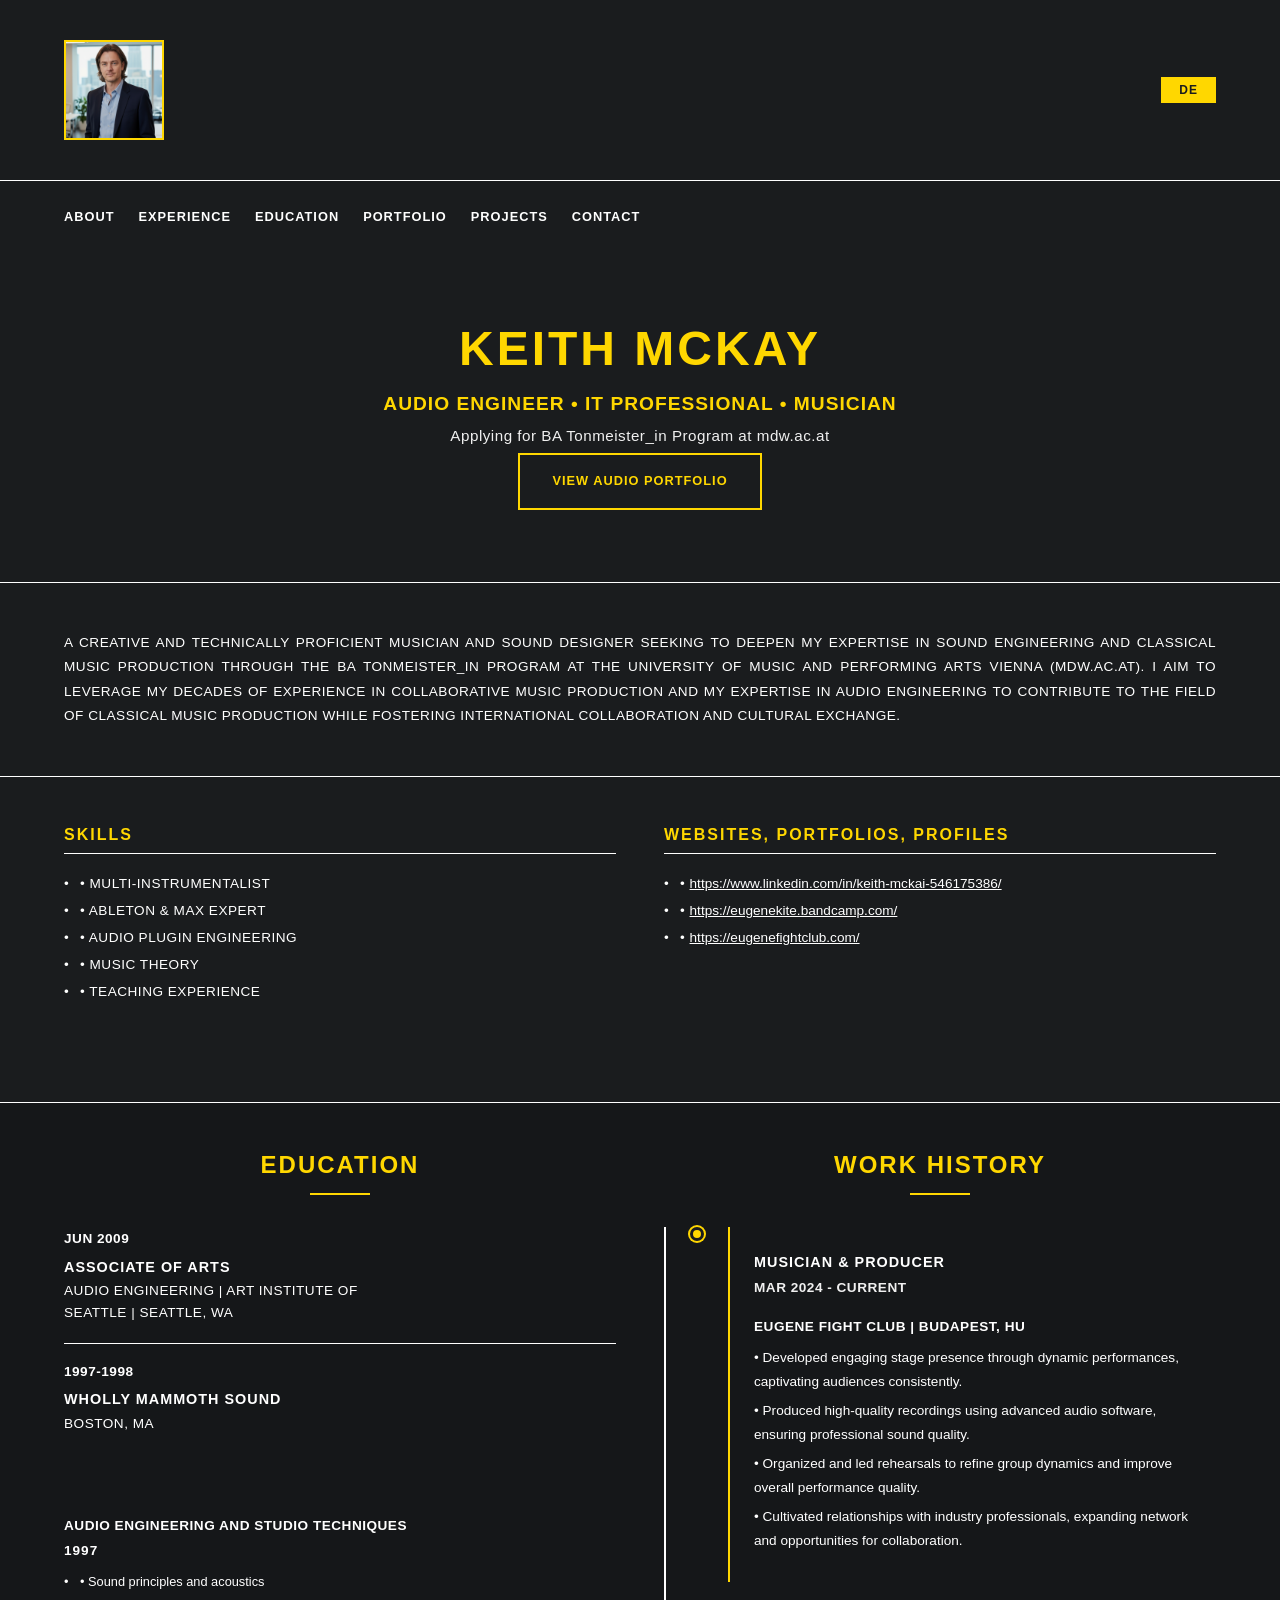
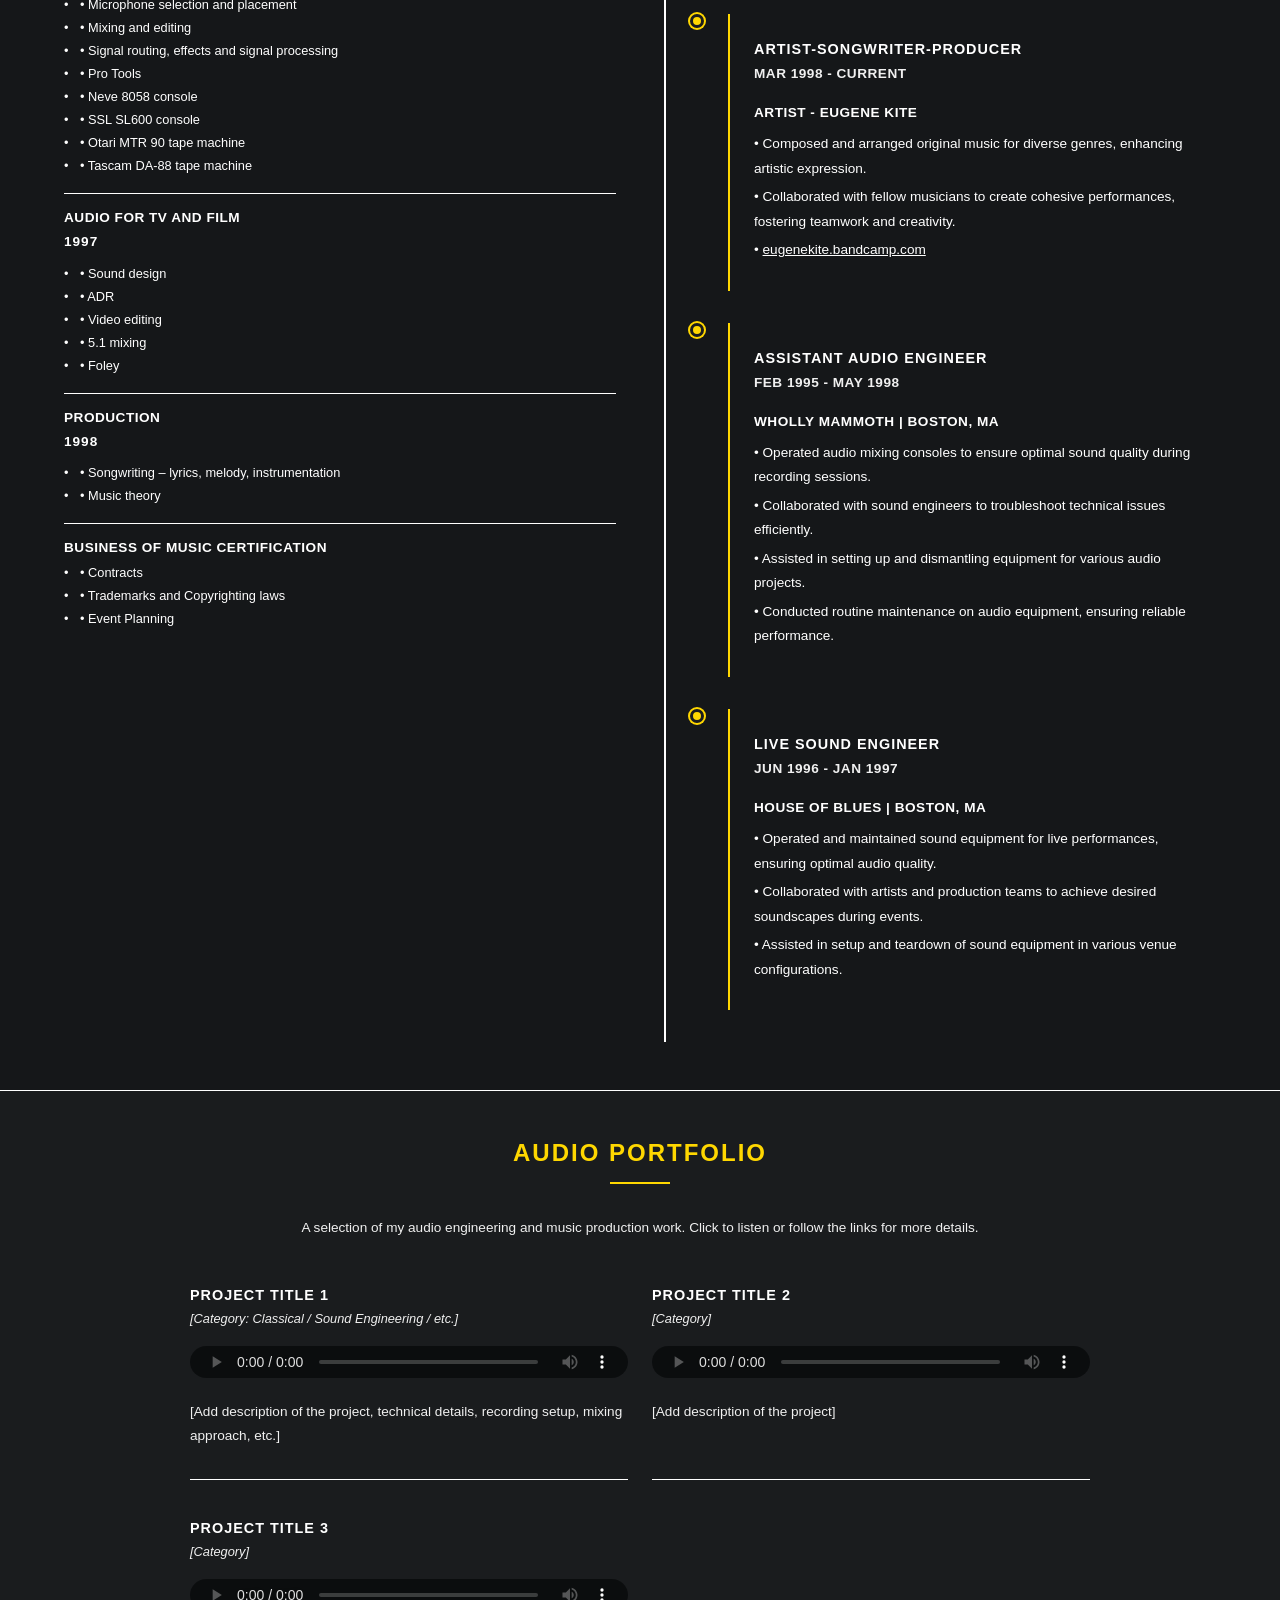
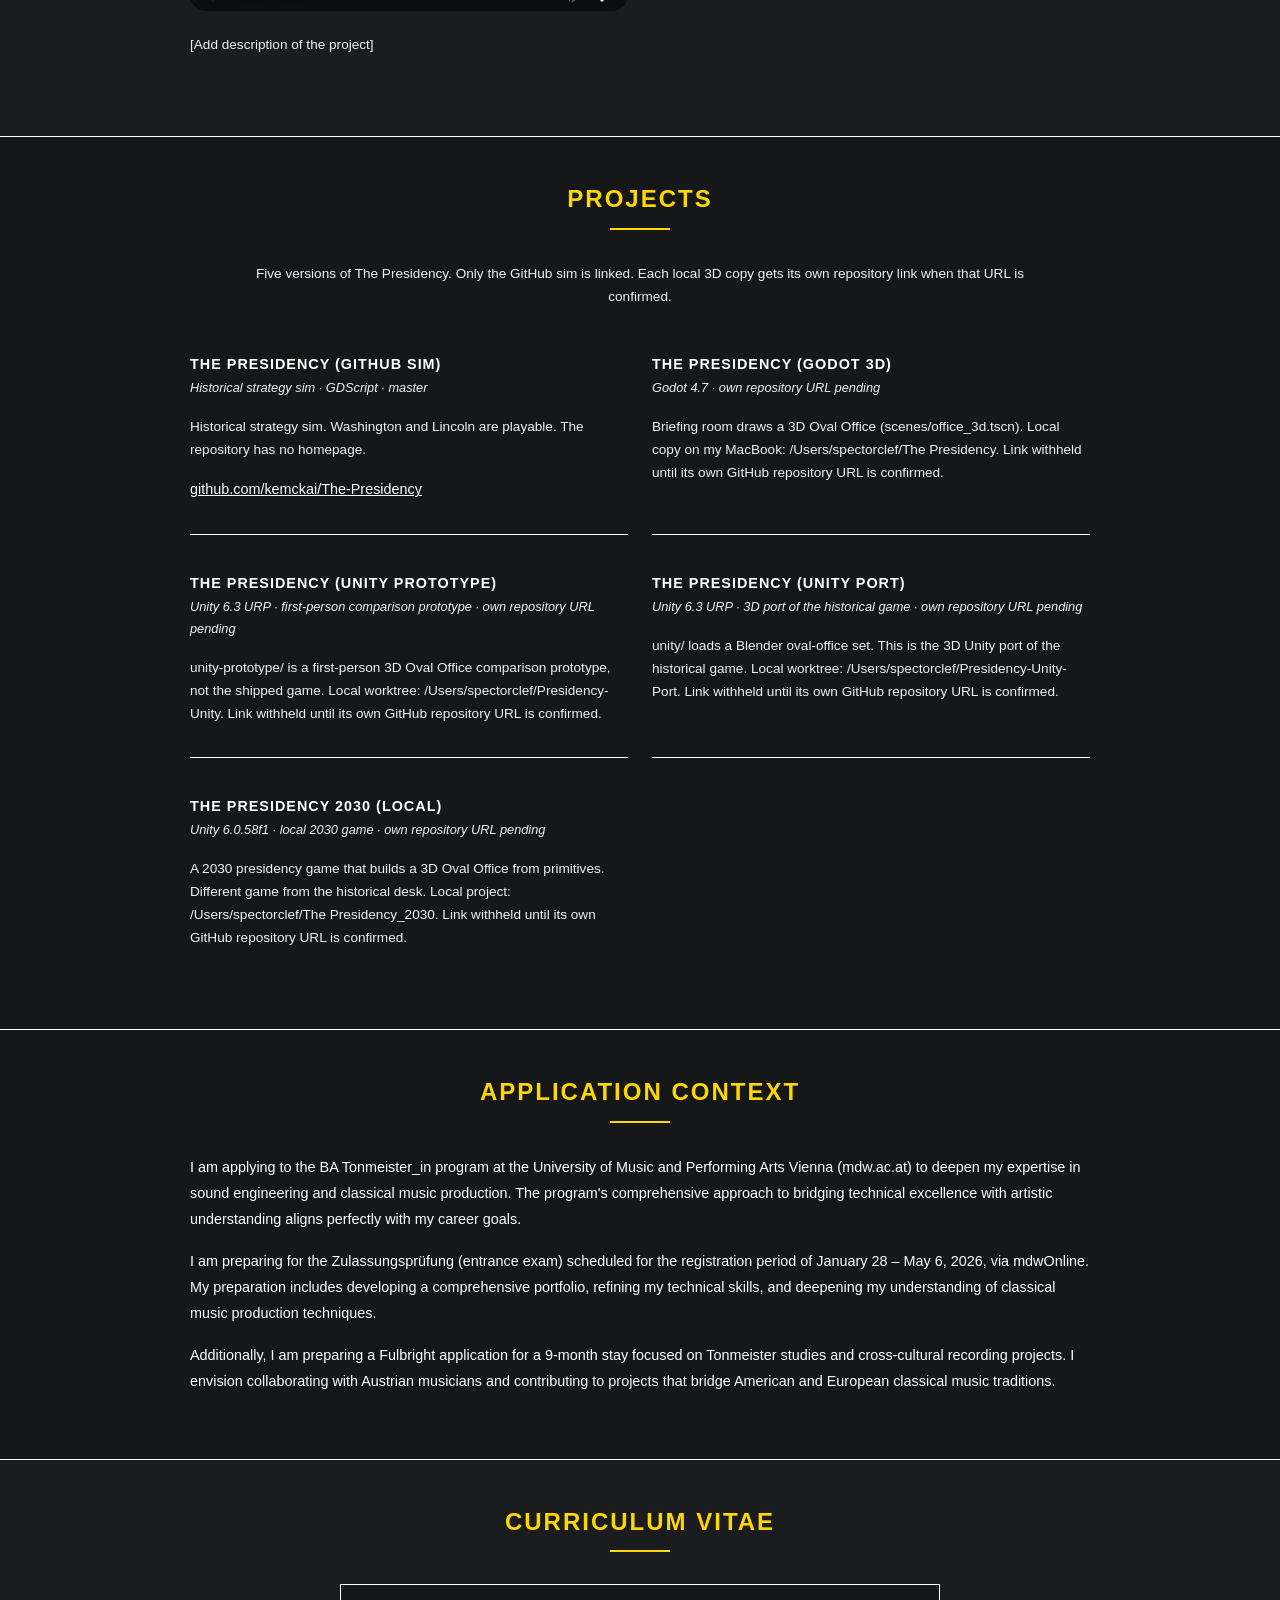
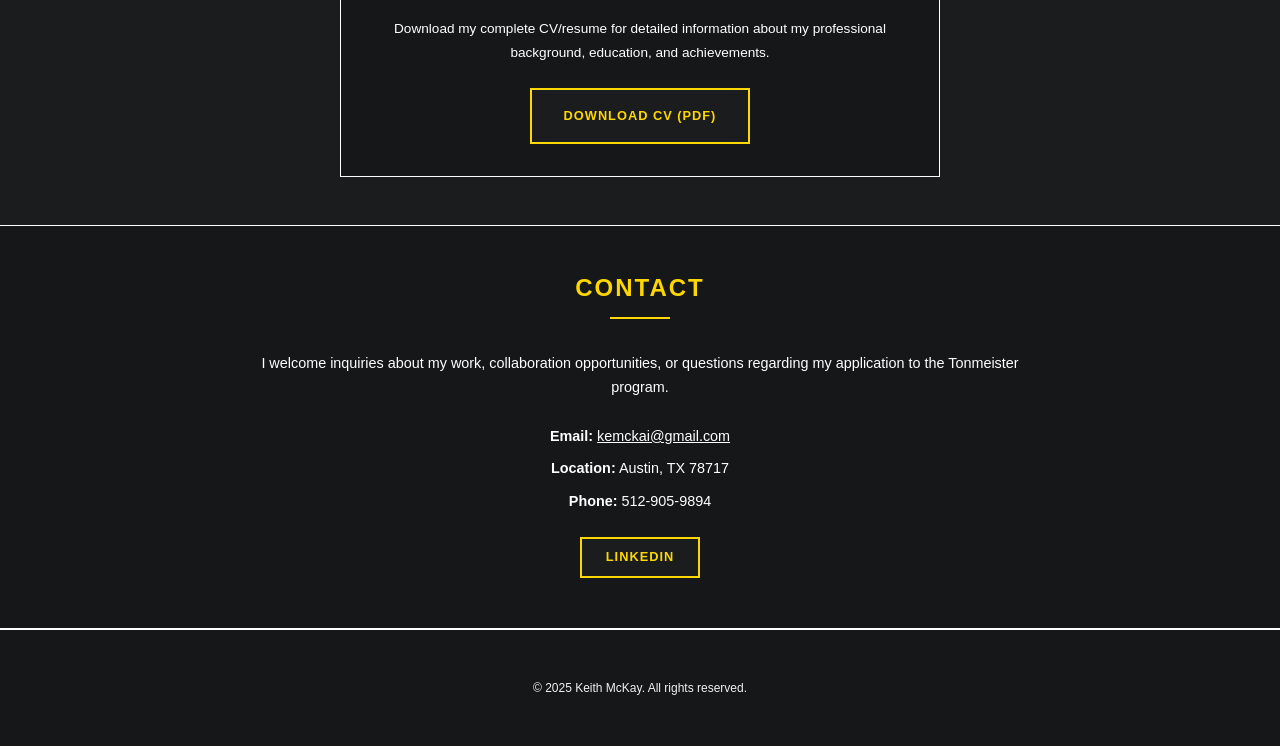
==== commit 5d953936: "Add five distinct Presidency project cards. Link only the GitHub sim. The Godot, Unity, and 2030 cop" ====
--- a/index.html
+++ b/index.html
@@ -34,6 +34,7 @@
                 <li><a href="#experience" class="nav-link" data-lang="en">Experience</a><a href="#experience" class="nav-link hidden" data-lang="de">Erfahrung</a></li>
                 <li><a href="#education" class="nav-link" data-lang="en">Education</a><a href="#education" class="nav-link hidden" data-lang="de">Bildung</a></li>
                 <li><a href="#portfolio" class="nav-link" data-lang="en">Portfolio</a><a href="#portfolio" class="nav-link hidden" data-lang="de">Portfolio</a></li>
+                <li><a href="#projects" class="nav-link" data-lang="en">Projects</a><a href="#projects" class="nav-link hidden" data-lang="de">Projekte</a></li>
                 <li><a href="#contact" class="nav-link" data-lang="en">Contact</a><a href="#contact" class="nav-link hidden" data-lang="de">Kontakt</a></li>
             </ul>
             <button class="mobile-menu-toggle" id="mobileMenuToggle" aria-label="Toggle menu">
@@ -349,6 +350,92 @@
         </div>
     </section>
 
+    <!-- Software projects. Cards match the audio portfolio items above. -->
+    <section id="projects" class="section section-alt">
+        <div class="container">
+            <h2 class="section-title" data-lang="en">Projects</h2>
+            <h2 class="section-title hidden" data-lang="de">Projekte</h2>
+            <p class="section-intro" data-lang="en">
+                Five versions of The Presidency. Only the GitHub sim is linked. Each local 3D copy gets its own repository link when that URL is confirmed.
+            </p>
+            <p class="section-intro hidden" data-lang="de">
+                Fünf Versionen von The Presidency. Nur die GitHub-Simulation ist verlinkt. Jede lokale 3D-Kopie erhält ihren eigenen Repository-Link, sobald die URL feststeht.
+            </p>
+            <div class="portfolio-grid">
+                <!-- 1. Default branch. Repository homepage is unset. -->
+                <div class="portfolio-item" id="presidency-github">
+                    <h3 data-lang="en">The Presidency (GitHub sim)</h3>
+                    <h3 class="hidden" data-lang="de">The Presidency (GitHub-Simulation)</h3>
+                    <p class="portfolio-category" data-lang="en">Historical strategy sim · GDScript · master</p>
+                    <p class="portfolio-category hidden" data-lang="de">Historische Strategiesimulation · GDScript · master</p>
+                    <p class="portfolio-description" data-lang="en">
+                        Historical strategy sim. Washington and Lincoln are playable. The repository has no homepage.
+                    </p>
+                    <p class="portfolio-description hidden" data-lang="de">
+                        Historische Strategiesimulation. Washington und Lincoln sind spielbar. Das Repository hat keine Homepage.
+                    </p>
+                    <p><a href="https://github.com/kemckai/The-Presidency" target="_blank" rel="noopener">github.com/kemckai/The-Presidency</a></p>
+                </div>
+
+                <!-- 2. Own repo URL not reported. Do not link the shared repo. -->
+                <div class="portfolio-item" id="presidency-godot-3d">
+                    <h3 data-lang="en">The Presidency (Godot 3D)</h3>
+                    <h3 class="hidden" data-lang="de">The Presidency (Godot 3D)</h3>
+                    <p class="portfolio-category" data-lang="en">Godot 4.7 · own repository URL pending</p>
+                    <p class="portfolio-category hidden" data-lang="de">Godot 4.7 · eigene Repository-URL folgt</p>
+                    <p class="portfolio-description" data-lang="en">
+                        Briefing room draws a 3D Oval Office (scenes/office_3d.tscn). Local copy on my MacBook: /Users/spectorclef/The Presidency. Link withheld until its own GitHub repository URL is confirmed.
+                    </p>
+                    <p class="portfolio-description hidden" data-lang="de">
+                        Der Briefing Room zeichnet ein 3D-Oval Office (scenes/office_3d.tscn). Lokale Kopie auf meinem MacBook: /Users/spectorclef/The Presidency. Link folgt, sobald die eigene GitHub-Repository-URL feststeht.
+                    </p>
+                </div>
+
+                <!-- 3. Own repo URL not reported. Do not link the shared repo. -->
+                <div class="portfolio-item" id="presidency-unity-prototype">
+                    <h3 data-lang="en">The Presidency (Unity prototype)</h3>
+                    <h3 class="hidden" data-lang="de">The Presidency (Unity-Prototyp)</h3>
+                    <p class="portfolio-category" data-lang="en">Unity 6.3 URP · first-person comparison prototype · own repository URL pending</p>
+                    <p class="portfolio-category hidden" data-lang="de">Unity 6.3 URP · First-Person-Vergleichsprototyp · eigene Repository-URL folgt</p>
+                    <p class="portfolio-description" data-lang="en">
+                        unity-prototype/ is a first-person 3D Oval Office comparison prototype, not the shipped game. Local worktree: /Users/spectorclef/Presidency-Unity. Link withheld until its own GitHub repository URL is confirmed.
+                    </p>
+                    <p class="portfolio-description hidden" data-lang="de">
+                        unity-prototype/ ist ein First-Person-Vergleichsprototyp eines 3D-Oval Office, nicht das veröffentlichte Spiel. Lokaler Worktree: /Users/spectorclef/Presidency-Unity. Link folgt, sobald die eigene GitHub-Repository-URL feststeht.
+                    </p>
+                </div>
+
+                <!-- 4. Own repo URL not reported. Do not link the shared repo. -->
+                <div class="portfolio-item" id="presidency-unity-port">
+                    <h3 data-lang="en">The Presidency (Unity port)</h3>
+                    <h3 class="hidden" data-lang="de">The Presidency (Unity-Port)</h3>
+                    <p class="portfolio-category" data-lang="en">Unity 6.3 URP · 3D port of the historical game · own repository URL pending</p>
+                    <p class="portfolio-category hidden" data-lang="de">Unity 6.3 URP · 3D-Port des historischen Spiels · eigene Repository-URL folgt</p>
+                    <p class="portfolio-description" data-lang="en">
+                        unity/ loads a Blender oval-office set. This is the 3D Unity port of the historical game. Local worktree: /Users/spectorclef/Presidency-Unity-Port. Link withheld until its own GitHub repository URL is confirmed.
+                    </p>
+                    <p class="portfolio-description hidden" data-lang="de">
+                        unity/ lädt ein Blender-Oval-Office-Set. Das ist der 3D-Unity-Port des historischen Spiels. Lokaler Worktree: /Users/spectorclef/Presidency-Unity-Port. Link folgt, sobald die eigene GitHub-Repository-URL feststeht.
+                    </p>
+                </div>
+
+                <!-- 5. Own repo URL not reported. Do not add a link. -->
+                <div class="portfolio-item" id="presidency-2030">
+                    <h3 data-lang="en">The Presidency 2030 (local)</h3>
+                    <h3 class="hidden" data-lang="de">The Presidency 2030 (lokal)</h3>
+                    <p class="portfolio-category" data-lang="en">Unity 6.0.58f1 · local 2030 game · own repository URL pending</p>
+                    <p class="portfolio-category hidden" data-lang="de">Unity 6.0.58f1 · lokales 2030-Spiel · eigene Repository-URL folgt</p>
+                    <p class="portfolio-description" data-lang="en">
+                        A 2030 presidency game that builds a 3D Oval Office from primitives. Different game from the historical desk. Local project: /Users/spectorclef/The Presidency_2030. Link withheld until its own GitHub repository URL is confirmed.
+                    </p>
+                    <p class="portfolio-description hidden" data-lang="de">
+                        Ein Präsidentschaftsspiel im Jahr 2030, das ein 3D-Oval Office aus Grundformen baut. Ein anderes Spiel als der historische Schreibtisch. Lokales Projekt: /Users/spectorclef/The Presidency_2030. Link folgt, sobald die eigene GitHub-Repository-URL feststeht.
+                    </p>
+                </div>
+            </div>
+        </div>
+    </section>
+
     <!-- Application Context Section -->
     <section id="application" class="section section-alt">
         <div class="container">
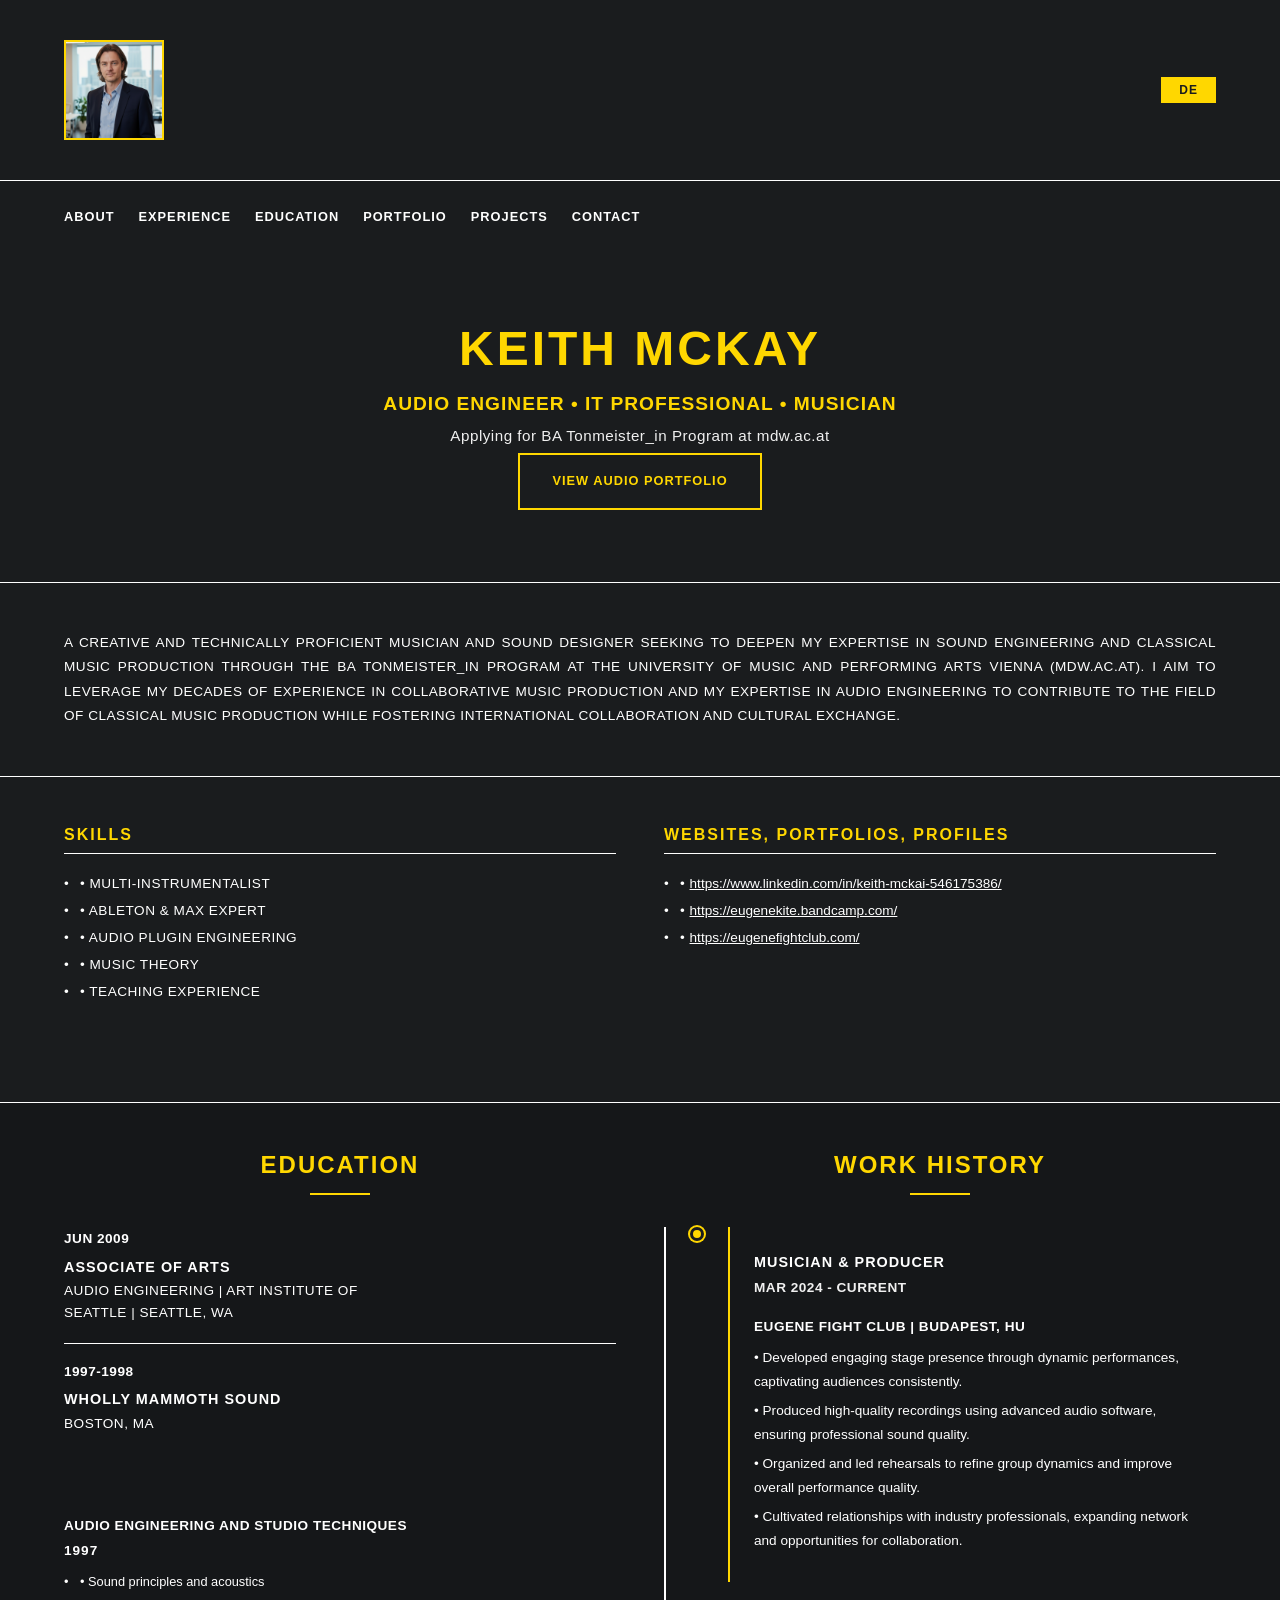
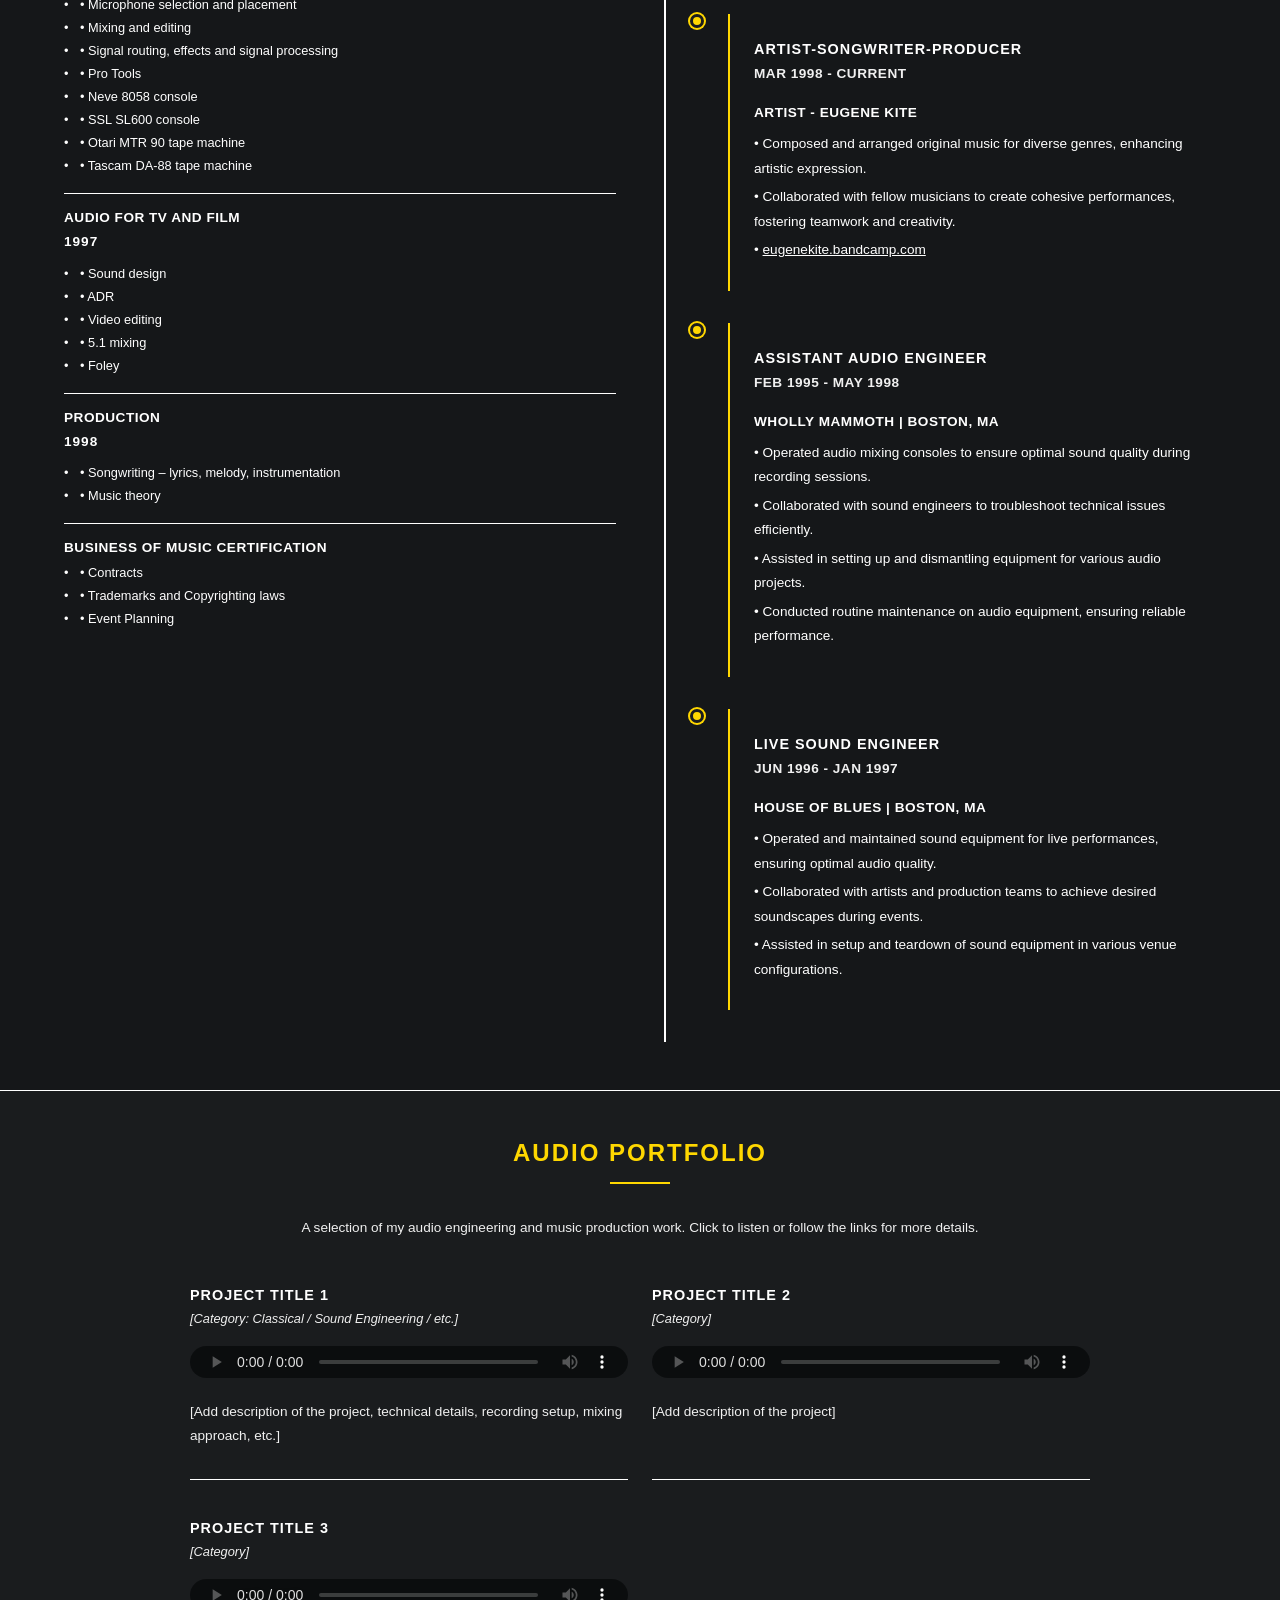
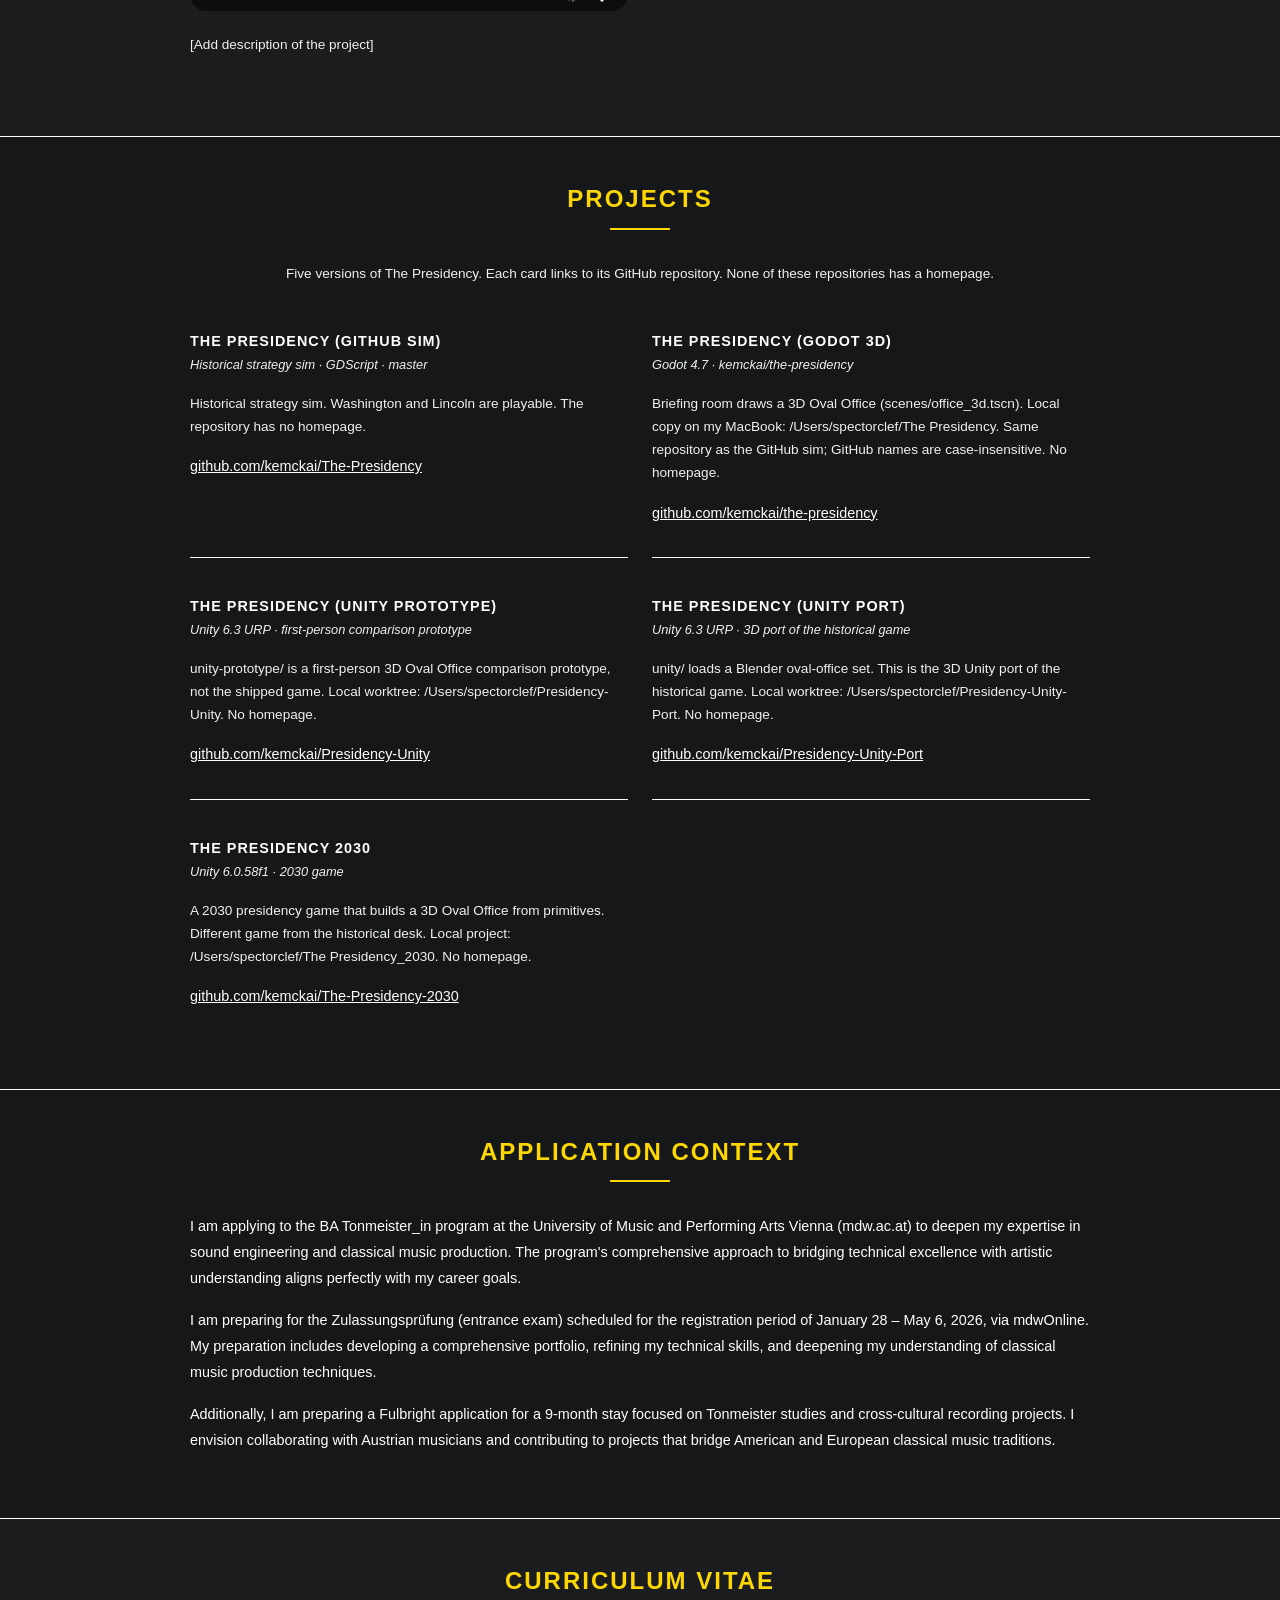
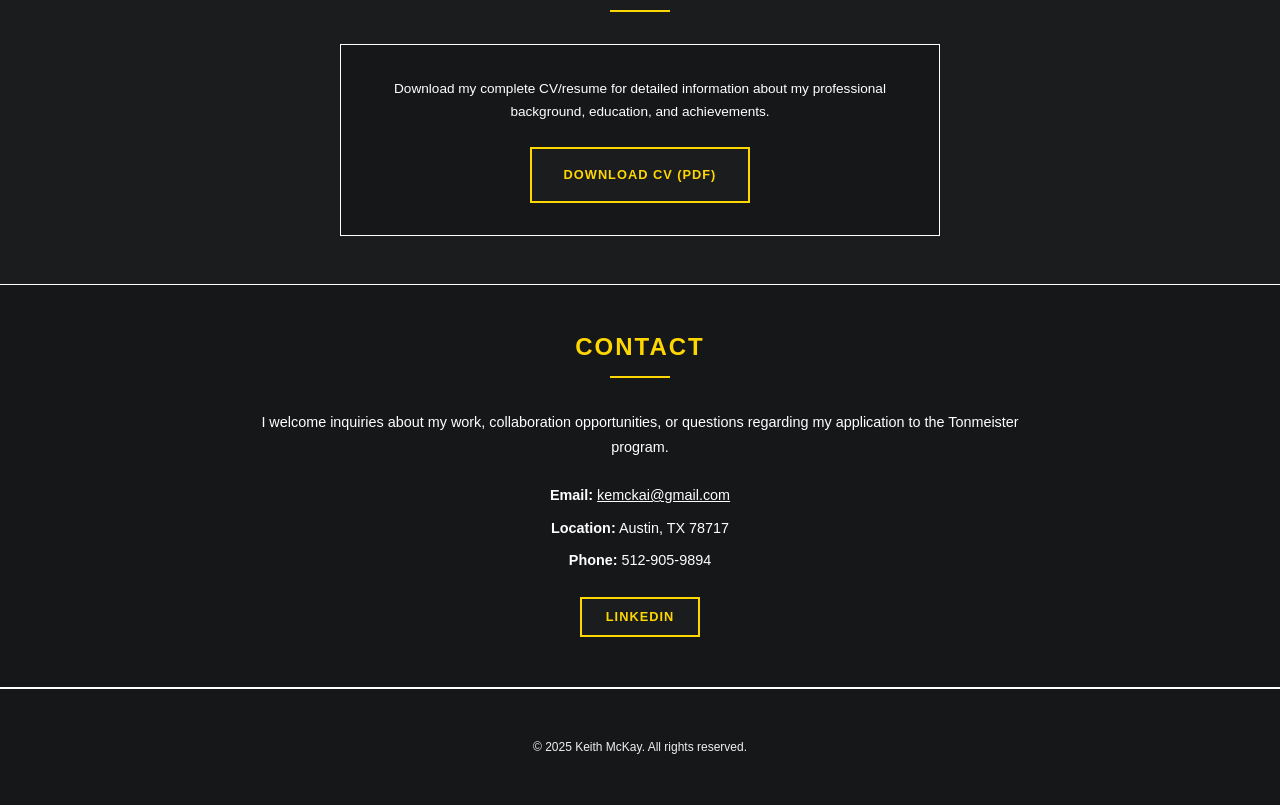
==== commit 96906b1f: "Link each Presidency card to its own repository. The GitHub sim stays on kemckai/The-Presidency. God" ====
--- a/index.html
+++ b/index.html
@@ -356,10 +356,10 @@
             <h2 class="section-title" data-lang="en">Projects</h2>
             <h2 class="section-title hidden" data-lang="de">Projekte</h2>
             <p class="section-intro" data-lang="en">
-                Five versions of The Presidency. Only the GitHub sim is linked. Each local 3D copy gets its own repository link when that URL is confirmed.
+                Five versions of The Presidency. Each card links to its GitHub repository. None of these repositories has a homepage.
             </p>
             <p class="section-intro hidden" data-lang="de">
-                Fünf Versionen von The Presidency. Nur die GitHub-Simulation ist verlinkt. Jede lokale 3D-Kopie erhält ihren eigenen Repository-Link, sobald die URL feststeht.
+                Fünf Versionen von The Presidency. Jede Karte verlinkt auf ihr GitHub-Repository. Keines dieser Repositories hat eine Homepage.
             </p>
             <div class="portfolio-grid">
                 <!-- 1. Default branch. Repository homepage is unset. -->
@@ -377,60 +377,64 @@
                     <p><a href="https://github.com/kemckai/The-Presidency" target="_blank" rel="noopener">github.com/kemckai/The-Presidency</a></p>
                 </div>
 
-                <!-- 2. Own repo URL not reported. Do not link the shared repo. -->
+                <!-- 2. Same repository as the sim. Link uses the lowercase URL. No homepage. -->
                 <div class="portfolio-item" id="presidency-godot-3d">
                     <h3 data-lang="en">The Presidency (Godot 3D)</h3>
                     <h3 class="hidden" data-lang="de">The Presidency (Godot 3D)</h3>
-                    <p class="portfolio-category" data-lang="en">Godot 4.7 · own repository URL pending</p>
-                    <p class="portfolio-category hidden" data-lang="de">Godot 4.7 · eigene Repository-URL folgt</p>
-                    <p class="portfolio-description" data-lang="en">
-                        Briefing room draws a 3D Oval Office (scenes/office_3d.tscn). Local copy on my MacBook: /Users/spectorclef/The Presidency. Link withheld until its own GitHub repository URL is confirmed.
-                    </p>
-                    <p class="portfolio-description hidden" data-lang="de">
-                        Der Briefing Room zeichnet ein 3D-Oval Office (scenes/office_3d.tscn). Lokale Kopie auf meinem MacBook: /Users/spectorclef/The Presidency. Link folgt, sobald die eigene GitHub-Repository-URL feststeht.
-                    </p>
-                </div>
-
-                <!-- 3. Own repo URL not reported. Do not link the shared repo. -->
+                    <p class="portfolio-category" data-lang="en">Godot 4.7 · kemckai/the-presidency</p>
+                    <p class="portfolio-category hidden" data-lang="de">Godot 4.7 · kemckai/the-presidency</p>
+                    <p class="portfolio-description" data-lang="en">
+                        Briefing room draws a 3D Oval Office (scenes/office_3d.tscn). Local copy on my MacBook: /Users/spectorclef/The Presidency. Same repository as the GitHub sim; GitHub names are case-insensitive. No homepage.
+                    </p>
+                    <p class="portfolio-description hidden" data-lang="de">
+                        Der Briefing Room zeichnet ein 3D-Oval Office (scenes/office_3d.tscn). Lokale Kopie auf meinem MacBook: /Users/spectorclef/The Presidency. Dasselbe Repository wie die GitHub-Simulation; GitHub-Namen unterscheiden keine Groß- und Kleinschreibung. Keine Homepage.
+                    </p>
+                    <p><a href="https://github.com/kemckai/the-presidency" target="_blank" rel="noopener">github.com/kemckai/the-presidency</a></p>
+                </div>
+
+                <!-- 3. kemckai/Presidency-Unity. No homepage. -->
                 <div class="portfolio-item" id="presidency-unity-prototype">
                     <h3 data-lang="en">The Presidency (Unity prototype)</h3>
                     <h3 class="hidden" data-lang="de">The Presidency (Unity-Prototyp)</h3>
-                    <p class="portfolio-category" data-lang="en">Unity 6.3 URP · first-person comparison prototype · own repository URL pending</p>
-                    <p class="portfolio-category hidden" data-lang="de">Unity 6.3 URP · First-Person-Vergleichsprototyp · eigene Repository-URL folgt</p>
-                    <p class="portfolio-description" data-lang="en">
-                        unity-prototype/ is a first-person 3D Oval Office comparison prototype, not the shipped game. Local worktree: /Users/spectorclef/Presidency-Unity. Link withheld until its own GitHub repository URL is confirmed.
-                    </p>
-                    <p class="portfolio-description hidden" data-lang="de">
-                        unity-prototype/ ist ein First-Person-Vergleichsprototyp eines 3D-Oval Office, nicht das veröffentlichte Spiel. Lokaler Worktree: /Users/spectorclef/Presidency-Unity. Link folgt, sobald die eigene GitHub-Repository-URL feststeht.
-                    </p>
-                </div>
-
-                <!-- 4. Own repo URL not reported. Do not link the shared repo. -->
+                    <p class="portfolio-category" data-lang="en">Unity 6.3 URP · first-person comparison prototype</p>
+                    <p class="portfolio-category hidden" data-lang="de">Unity 6.3 URP · First-Person-Vergleichsprototyp</p>
+                    <p class="portfolio-description" data-lang="en">
+                        unity-prototype/ is a first-person 3D Oval Office comparison prototype, not the shipped game. Local worktree: /Users/spectorclef/Presidency-Unity. No homepage.
+                    </p>
+                    <p class="portfolio-description hidden" data-lang="de">
+                        unity-prototype/ ist ein First-Person-Vergleichsprototyp eines 3D-Oval Office, nicht das veröffentlichte Spiel. Lokaler Worktree: /Users/spectorclef/Presidency-Unity. Keine Homepage.
+                    </p>
+                    <p><a href="https://github.com/kemckai/Presidency-Unity" target="_blank" rel="noopener">github.com/kemckai/Presidency-Unity</a></p>
+                </div>
+
+                <!-- 4. kemckai/Presidency-Unity-Port. No homepage. -->
                 <div class="portfolio-item" id="presidency-unity-port">
                     <h3 data-lang="en">The Presidency (Unity port)</h3>
                     <h3 class="hidden" data-lang="de">The Presidency (Unity-Port)</h3>
-                    <p class="portfolio-category" data-lang="en">Unity 6.3 URP · 3D port of the historical game · own repository URL pending</p>
-                    <p class="portfolio-category hidden" data-lang="de">Unity 6.3 URP · 3D-Port des historischen Spiels · eigene Repository-URL folgt</p>
-                    <p class="portfolio-description" data-lang="en">
-                        unity/ loads a Blender oval-office set. This is the 3D Unity port of the historical game. Local worktree: /Users/spectorclef/Presidency-Unity-Port. Link withheld until its own GitHub repository URL is confirmed.
-                    </p>
-                    <p class="portfolio-description hidden" data-lang="de">
-                        unity/ lädt ein Blender-Oval-Office-Set. Das ist der 3D-Unity-Port des historischen Spiels. Lokaler Worktree: /Users/spectorclef/Presidency-Unity-Port. Link folgt, sobald die eigene GitHub-Repository-URL feststeht.
-                    </p>
-                </div>
-
-                <!-- 5. Own repo URL not reported. Do not add a link. -->
+                    <p class="portfolio-category" data-lang="en">Unity 6.3 URP · 3D port of the historical game</p>
+                    <p class="portfolio-category hidden" data-lang="de">Unity 6.3 URP · 3D-Port des historischen Spiels</p>
+                    <p class="portfolio-description" data-lang="en">
+                        unity/ loads a Blender oval-office set. This is the 3D Unity port of the historical game. Local worktree: /Users/spectorclef/Presidency-Unity-Port. No homepage.
+                    </p>
+                    <p class="portfolio-description hidden" data-lang="de">
+                        unity/ lädt ein Blender-Oval-Office-Set. Das ist der 3D-Unity-Port des historischen Spiels. Lokaler Worktree: /Users/spectorclef/Presidency-Unity-Port. Keine Homepage.
+                    </p>
+                    <p><a href="https://github.com/kemckai/Presidency-Unity-Port" target="_blank" rel="noopener">github.com/kemckai/Presidency-Unity-Port</a></p>
+                </div>
+
+                <!-- 5. kemckai/The-Presidency-2030. No homepage. -->
                 <div class="portfolio-item" id="presidency-2030">
-                    <h3 data-lang="en">The Presidency 2030 (local)</h3>
-                    <h3 class="hidden" data-lang="de">The Presidency 2030 (lokal)</h3>
-                    <p class="portfolio-category" data-lang="en">Unity 6.0.58f1 · local 2030 game · own repository URL pending</p>
-                    <p class="portfolio-category hidden" data-lang="de">Unity 6.0.58f1 · lokales 2030-Spiel · eigene Repository-URL folgt</p>
-                    <p class="portfolio-description" data-lang="en">
-                        A 2030 presidency game that builds a 3D Oval Office from primitives. Different game from the historical desk. Local project: /Users/spectorclef/The Presidency_2030. Link withheld until its own GitHub repository URL is confirmed.
-                    </p>
-                    <p class="portfolio-description hidden" data-lang="de">
-                        Ein Präsidentschaftsspiel im Jahr 2030, das ein 3D-Oval Office aus Grundformen baut. Ein anderes Spiel als der historische Schreibtisch. Lokales Projekt: /Users/spectorclef/The Presidency_2030. Link folgt, sobald die eigene GitHub-Repository-URL feststeht.
-                    </p>
+                    <h3 data-lang="en">The Presidency 2030</h3>
+                    <h3 class="hidden" data-lang="de">The Presidency 2030</h3>
+                    <p class="portfolio-category" data-lang="en">Unity 6.0.58f1 · 2030 game</p>
+                    <p class="portfolio-category hidden" data-lang="de">Unity 6.0.58f1 · Spiel 2030</p>
+                    <p class="portfolio-description" data-lang="en">
+                        A 2030 presidency game that builds a 3D Oval Office from primitives. Different game from the historical desk. Local project: /Users/spectorclef/The Presidency_2030. No homepage.
+                    </p>
+                    <p class="portfolio-description hidden" data-lang="de">
+                        Ein Präsidentschaftsspiel im Jahr 2030, das ein 3D-Oval Office aus Grundformen baut. Ein anderes Spiel als der historische Schreibtisch. Lokales Projekt: /Users/spectorclef/The Presidency_2030. Keine Homepage.
+                    </p>
+                    <p><a href="https://github.com/kemckai/The-Presidency-2030" target="_blank" rel="noopener">github.com/kemckai/The-Presidency-2030</a></p>
                 </div>
             </div>
         </div>
